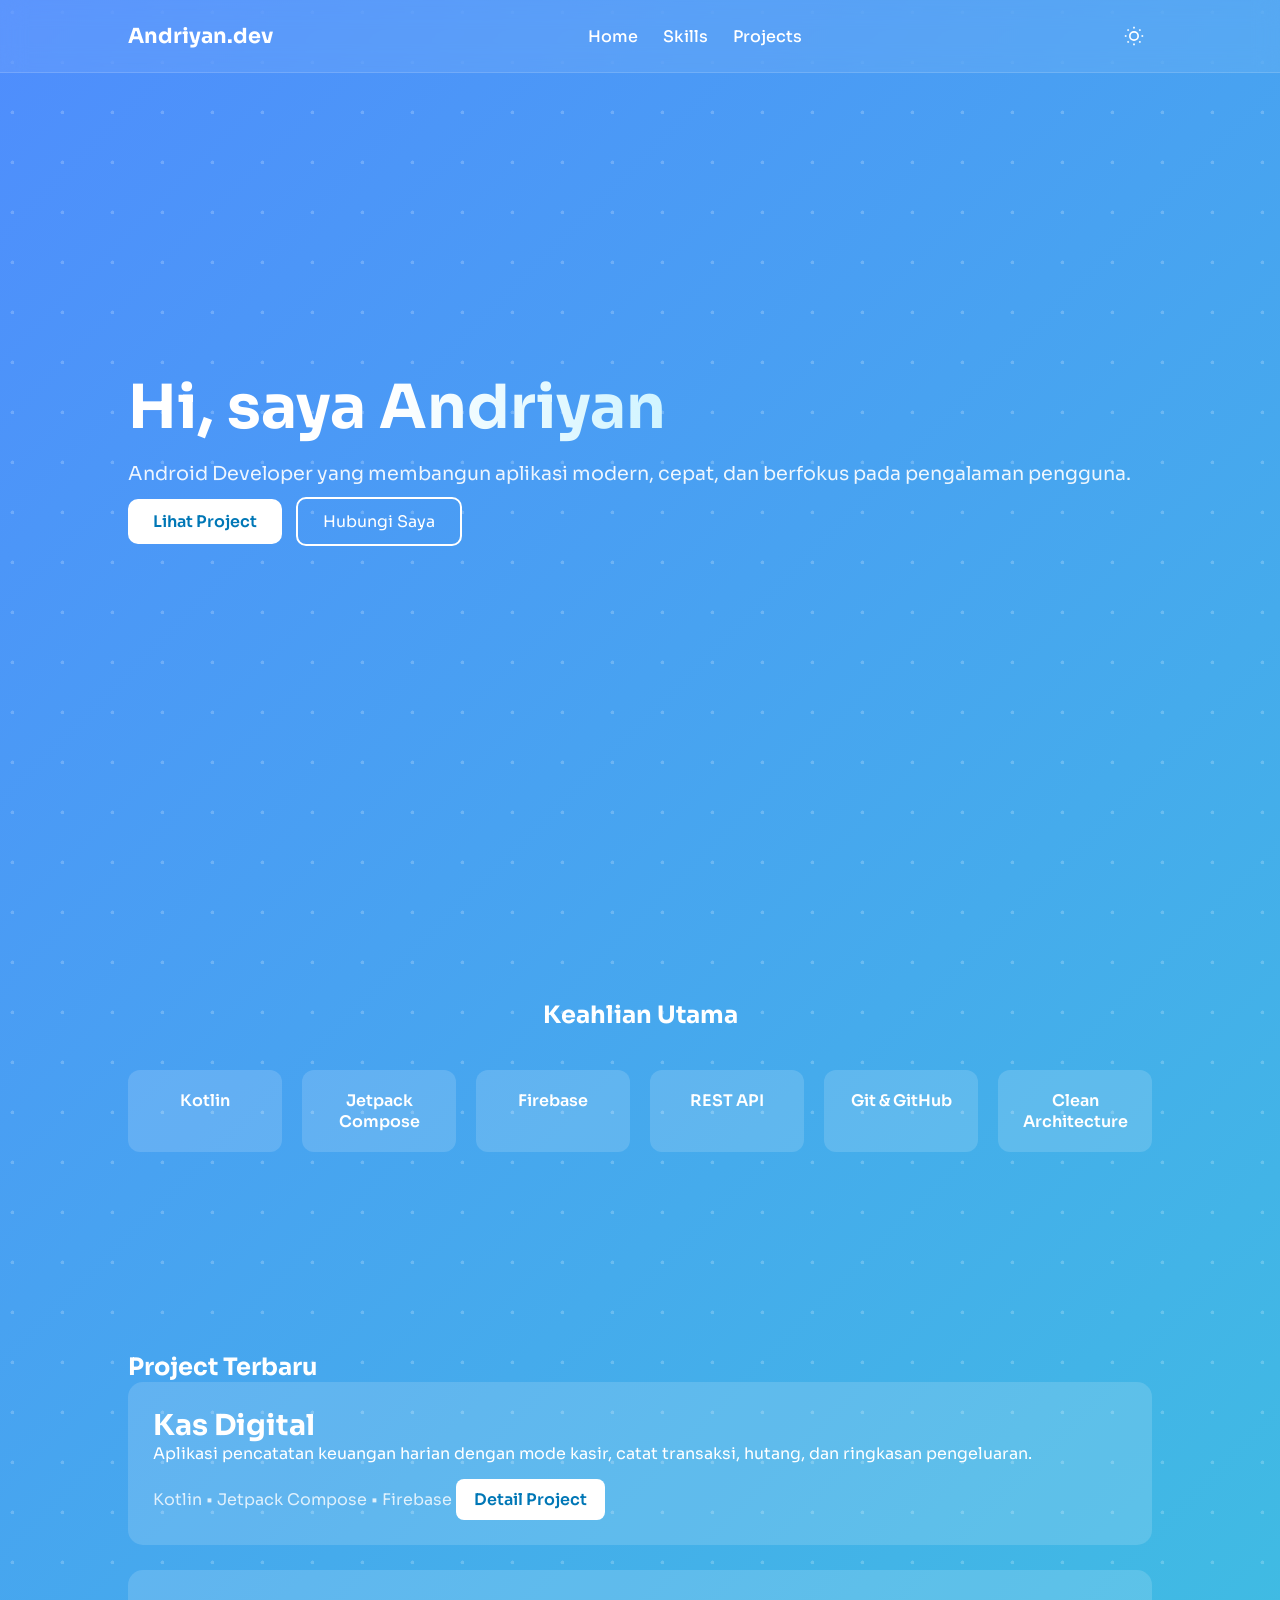
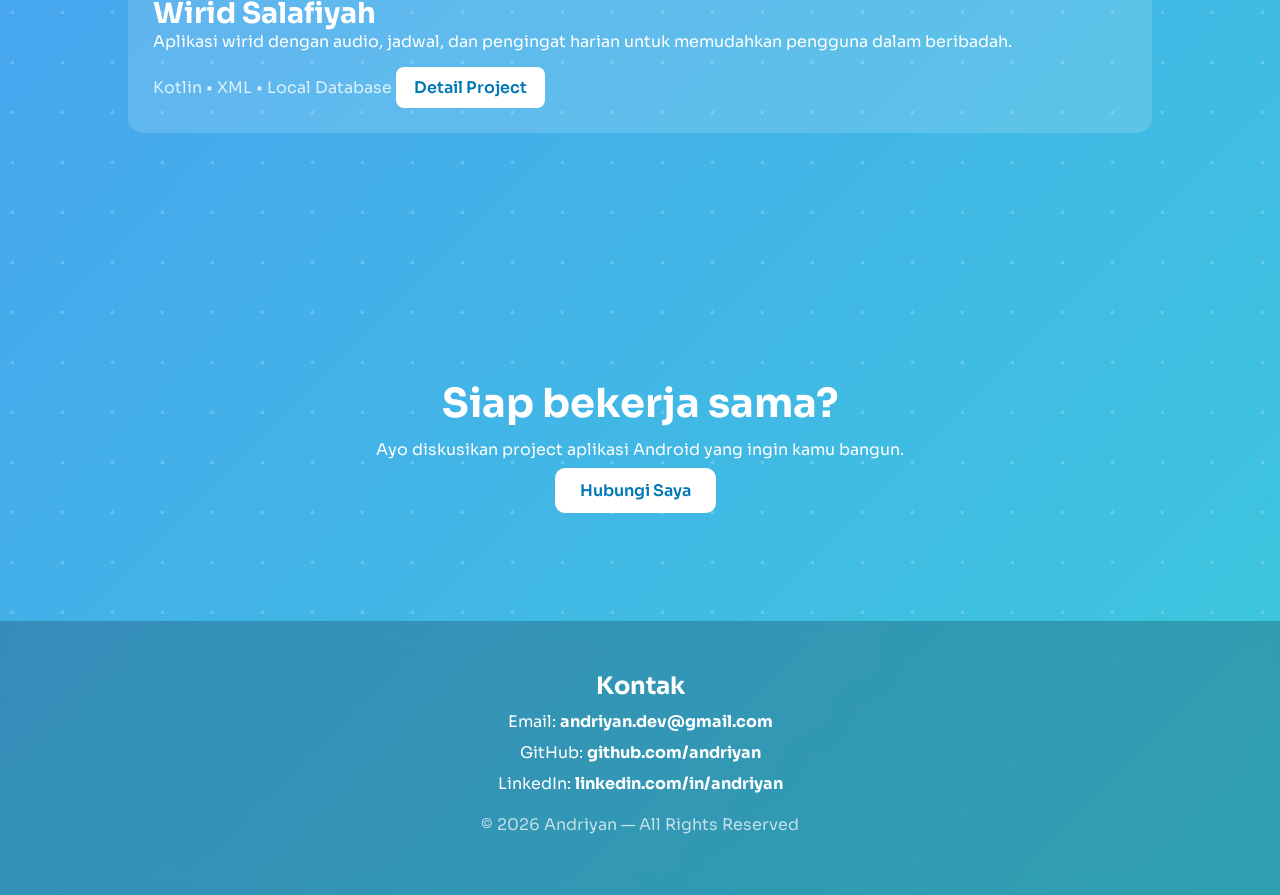
==== index.html @ d66649d1 "first commit" ====
<!DOCTYPE html>
<html lang="id">
<head>
    <meta charset="UTF-8">
    <meta name="viewport" content="width=device-width, initial-scale=1.0">
    <meta name="description" content="Andriyan - Android Developer profesional membangun aplikasi Kotlin & Jetpack Compose modern dan berfokus pada pengalaman pengguna">
    <meta name="theme-color" content="#4f8dfd">
    <meta property="og:title" content="Andriyan — Android Developer">
    <meta property="og:description" content="Developer Android dengan pengalaman Kotlin, Jetpack Compose, Firebase, dan Clean Architecture">
    <meta property="og:type" content="website">
    <meta name="robots" content="index, follow">
    <title>Andriyan — Android Developer</title>
    <link rel="icon" href="data:image/svg+xml,<svg xmlns='http://www.w3.org/2000/svg' viewBox='0 0 100 100'><text y='75' font-size='75' fill='%234f8dfd'>A</text></svg>">
    <link rel="stylesheet" href="style.css">
    <link href="https://fonts.googleapis.com/css2?family=Sora:wght@300;400;600;700&display=swap" rel="stylesheet" media="print" onload="this.media='all'">
</head>
<body>

    <!-- NAVBAR TRANSPARAN -->
    <nav class="navbar">
        <div class="nav-container">
            <div class="logo">Andriyan.dev</div>
            <ul class="nav-links" id="nav-links">
                <li><a href="#hero">Home</a></li>
                <li><a href="#skills">Skills</a></li>
                <li><a href="#projects">Projects</a></li>
            </ul>
            <button class="theme-toggle" id="theme-toggle" aria-label="Toggle dark mode">
                <svg class="sun-icon" width="20" height="20" viewBox="0 0 24 24" fill="none" stroke="currentColor" stroke-width="2">
                    <circle cx="12" cy="12" r="5"></circle>
                    <line x1="12" y1="1" x2="12" y2="3"></line>
                    <line x1="12" y1="21" x2="12" y2="23"></line>
                    <line x1="4.22" y1="4.22" x2="5.64" y2="5.64"></line>
                    <line x1="18.36" y1="18.36" x2="19.78" y2="19.78"></line>
                    <line x1="1" y1="12" x2="3" y2="12"></line>
                    <line x1="21" y1="12" x2="23" y2="12"></line>
                    <line x1="4.22" y1="19.78" x2="5.64" y2="18.36"></line>
                    <line x1="18.36" y1="5.64" x2="19.78" y2="4.22"></line>
                </svg>
                <svg class="moon-icon" width="20" height="20" viewBox="0 0 24 24" fill="none" stroke="currentColor" stroke-width="2" style="display: none;">
                    <path d="M21 12.79A9 9 0 1 1 11.21 3 7 7 0 0 0 21 12.79z"></path>
                </svg>
            </button>
            <div class="hamburger" id="hamburger">
                <span></span>
                <span></span>
                <span></span>
            </div>
        </div>
    </nav>

    <!-- HERO SECTION -->
    <header class="hero" id="hero">
        <div class="hero-content fade-up">
            <h1>Hi, saya <span>Andriyan</span></h1>
            <p>Android Developer yang membangun aplikasi modern, cepat, dan berfokus pada pengalaman pengguna.</p>
            <div class="hero-buttons">
                <a href="#projects" class="btn-primary">Lihat Project</a>
                <a href="https://wa.me/62880026311990" target="_blank" class="btn-outline">Hubungi Saya</a>
            </div>
        </div>
    </header>

    <!-- SKILLS -->
    <section class="skills fade-in" id="skills">
        <h2>Keahlian Utama</h2>
        <div class="skill-grid">
            <div class="skill-card">Kotlin</div>
            <div class="skill-card">Jetpack Compose</div>
            <div class="skill-card">Firebase</div>
            <div class="skill-card">REST API</div>
            <div class="skill-card">Git & GitHub</div>
            <div class="skill-card">Clean Architecture</div>
        </div>
    </section>

    <!-- PROJECTS -->
    <section class="projects fade-in" id="projects">
        <h2>Project Terbaru</h2>

        <div class="project-card hover-up">
            <div class="project-info">
                <h3>Kas Digital</h3>
                <p>Aplikasi pencatatan keuangan harian dengan mode kasir, catat transaksi, hutang, dan ringkasan pengeluaran.</p>
                <span class="tech">Kotlin • Jetpack Compose • Firebase</span>
                <a href="kas-digital.html" class="detail-btn">Detail Project</a>
            </div>
        </div>

        <div class="project-card hover-up">
            <div class="project-info">
                <h3>Wirid Salafiyah</h3>
                <p>Aplikasi wirid dengan audio, jadwal, dan pengingat harian untuk memudahkan pengguna dalam beribadah.</p>
                <span class="tech">Kotlin • XML • Local Database</span>
                <a href="wirid-salafiyah.html" class="detail-btn">Detail Project</a>
            </div>
        </div>

    </section>

    <!-- CTA -->
    <section class="cta fade-in">
        <h2>Siap bekerja sama?</h2>
        <p>Ayo diskusikan project aplikasi Android yang ingin kamu bangun.</p>
        <a href="https://wa.me/62880026311990" target="_blank" class="btn-primary">Hubungi Saya</a>
    </section>

    <!-- FOOTER -->
    <footer id="contact">
        <h2>Kontak</h2>
        <p>Email: <strong><a href="mailto:andriyan.dev@gmail.com" class="footer-link">andriyan.dev@gmail.com</a></strong></p>
        <p>GitHub: <strong><a href="https://github.com/andriyan" target="_blank" rel="noopener noreferrer" class="footer-link">github.com/andriyan</a></strong></p>
        <p>LinkedIn: <strong><a href="https://linkedin.com/in/andriyan" target="_blank" rel="noopener noreferrer" class="footer-link">linkedin.com/in/andriyan</a></strong></p>
        <p class="copy">© 2026 Andriyan — All Rights Reserved</p>
    </footer>

<script src="script.js"></script>
</body>
</html>
---- style.css ----
/* RESET */
* {
    margin: 0;
    padding: 0;
    box-sizing: border-box;
    font-family: 'Sora', sans-serif;
}

body {
    background:
        radial-gradient(circle at 25% 25%, rgba(255,255,255,0.1) 2px, transparent 2px),
        radial-gradient(circle at 75% 75%, rgba(255,255,255,0.1) 2px, transparent 2px),
        linear-gradient(135deg, #4f8dfd, #3bc9db);
    background-size: 50px 50px, 50px 50px, auto;
    background-position: 0 0, 25px 25px, 0 0;
    color: #fff;
    overflow-x: hidden;
    transition: background 0.3s ease, color 0.3s ease;
}

body.dark-mode {
    background:
        radial-gradient(circle at 50% 50%, rgba(79, 141, 253, 0.08) 1px, transparent 1px),
        linear-gradient(rgba(79, 141, 253, 0.05) 1px, transparent 1px),
        linear-gradient(90deg, rgba(79, 141, 253, 0.05) 1px, transparent 1px),
        linear-gradient(135deg, #0f1419, #1a1f2e);
    background-size: 80px 80px, 40px 40px, 40px 40px, auto;
    color: #e0e0e0;
}

body.dark-mode .navbar {
    background: rgba(15, 20, 25, 0.8);
    border-bottom-color: rgba(255, 255, 255, 0.1);
}

body.dark-mode .nav-links a {
    color: #e0e0e0;
}

body.dark-mode .btn-primary {
    background: #2d3748;
    color: #4f8dfd;
}

body.dark-mode .btn-primary:hover {
    background: #4a5568;
}

body.dark-mode .btn-outline {
    border-color: #4f8dfd;
    color: #4f8dfd;
}

body.dark-mode .btn-outline:hover {
    background: rgba(79, 141, 253, 0.1);
}

body.dark-mode .skill-card {
    background: rgba(79, 141, 253, 0.1);
}

body.dark-mode .skill-card:hover {
    box-shadow: 0 10px 25px rgba(79, 141, 253, 0.2);
}

body.dark-mode .project-card {
    background: rgba(79, 141, 253, 0.1);
}

body.dark-mode .project-card:hover {
    box-shadow: 0 12px 30px rgba(79, 141, 253, 0.15);
}

body.dark-mode .detail-btn {
    background: #2d3748;
    color: #4f8dfd;
}

body.dark-mode .detail-btn:hover {
    background: #4a5568;
}

body.dark-mode footer {
    background: rgba(15, 20, 25, 0.8);
}

body.dark-mode .footer-link {
    color: #4f8dfd;
}

/* NAVBAR TRANSPARAN */
.navbar {
    position: fixed;
    top: 0;
    width: 100%;
    padding: 18px 10%;
    backdrop-filter: blur(12px);
    background: rgba(255, 255, 255, 0.08);
    border-bottom: 1px solid rgba(255, 255, 255, 0.15);
    z-index: 1000;
}

.nav-container {
    display: flex;
    justify-content: space-between;
    align-items: center;
}

.logo {
    font-weight: 700;
    font-size: 1.3rem;
}

.nav-links {
    list-style: none;
    display: flex;
    gap: 25px;
}

.nav-links a {
    text-decoration: none;
    color: #fff;
    font-weight: 500;
    transition: 0.3s;
}

.nav-links a:hover {
    opacity: 0.7;
}

/* DARK MODE TOGGLE */
.theme-toggle {
    background: none;
    border: none;
    color: #fff;
    cursor: pointer;
    padding: 8px;
    display: flex;
    align-items: center;
    justify-content: center;
    border-radius: 50%;
    transition: background 0.3s;
}

.theme-toggle:hover {
    background: rgba(255, 255, 255, 0.1);
}

body.dark-mode .theme-toggle {
    color: #ffd700;
}

/* HAMBURGER MENU */
.hamburger {
    display: none;
    flex-direction: column;
    cursor: pointer;
    gap: 6px;
}

.hamburger span {
    width: 25px;
    height: 3px;
    background: #fff;
    border-radius: 2px;
    transition: 0.3s;
}

.hamburger.active span:nth-child(1) {
    transform: rotate(45deg) translate(8px, 8px);
}

.hamburger.active span:nth-child(2) {
    opacity: 0;
}

.hamburger.active span:nth-child(3) {
    transform: rotate(-45deg) translate(8px, -8px);
}

/* HERO */
.hero {
    height: 100vh;
    display: flex;
    align-items: center;
    padding: 0 10%;
    background-attachment: fixed;
}

.hero-content h1 {
    font-size: 3.8rem;
    font-weight: 700;
}

.hero-content h1 span {
    background: linear-gradient(90deg, #ffffff, #d0f4ff);
    -webkit-background-clip: text;
    color: transparent;
}

.hero-content p {
    margin-top: 15px;
    font-size: 1.2rem;
    opacity: 0.9;
}

.hero-buttons {
    margin-top: 25px;
}

.btn-primary {
    padding: 12px 25px;
    background: #ffffff;
    color: #0077b6;
    border-radius: 10px;
    font-weight: 600;
    text-decoration: none;
    margin-right: 10px;
    transition: 0.3s;
}

.btn-primary:hover {
    transform: translateY(-3px);
    box-shadow: 0 8px 20px rgba(255,255,255,0.3);
}

.btn-outline {
    padding: 12px 25px;
    border: 2px solid #fff;
    border-radius: 10px;
    text-decoration: none;
    color: #fff;
    transition: 0.3s;
}

.btn-outline:hover {
    background: rgba(255,255,255,0.2);
}

/* SKILLS */
.skills {
    padding: 100px 10%;
    text-align: center;
}

.skill-grid {
    margin-top: 40px;
    display: grid;
    grid-template-columns: repeat(auto-fit, minmax(150px, 1fr));
    gap: 20px;
}

.skill-card {
    padding: 20px;
    background: rgba(255,255,255,0.15);
    border-radius: 12px;
    backdrop-filter: blur(10px);
    font-weight: 600;
    transition: 0.3s;
}

.skill-card:hover {
    transform: translateY(-5px);
    box-shadow: 0 10px 25px rgba(0,0,0,0.15);
}

/* PROJECTS */
.projects {
    padding: 100px 10%;
}

.project-card {
    background: rgba(255,255,255,0.15);
    padding: 25px;
    border-radius: 15px;
    margin-bottom: 25px;
    backdrop-filter: blur(10px);
    transition: 0.3s;
}

.project-card:hover {
    transform: translateY(-8px);
    box-shadow: 0 12px 30px rgba(0,0,0,0.2);
}

.project-info h3 {
    font-size: 1.8rem;
}

.tech {
    display: inline-block;
    margin-top: 10px;
    opacity: 0.8;
}

.detail-btn {
    display: inline-block;
    margin-top: 15px;
    padding: 10px 18px;
    background: #fff;
    color: #0077b6;
    border-radius: 8px;
    text-decoration: none;
    font-weight: 600;
    transition: 0.3s;
}

.detail-btn:hover {
    transform: translateY(-3px);
}

/* CTA */
.cta {
    text-align: center;
    padding: 120px 10%;
}

.cta h2 {
    font-size: 2.5rem;
}

.cta p {
    margin: 10px 0 20px;
}

/* FOOTER */
footer {
    text-align: center;
    padding: 50px 10%;
    background: rgba(0,0,0,0.2);
    backdrop-filter: blur(10px);
}

.copy {
    margin-top: 20px;
    opacity: 0.7;
}

footer p {
    margin: 10px 0;
}

.footer-link {
    color: #fff;
    text-decoration: none;
    transition: 0.3s;
    border-bottom: 2px solid transparent;
}

.footer-link:hover {
    border-bottom-color: #fff;
    opacity: 0.8;
}

/* ANIMASI PREMIUM */
.fade-in {
    opacity: 0;
    transform: translateY(20px);
    animation: fadeIn 1.2s forwards;
}

.fade-up {
    opacity: 0;
    transform: translateY(40px);
    animation: fadeUp 1.3s forwards;
}

.hover-up {
    transition: 0.3s;
}

.hover-up:hover {
    transform: translateY(-10px);
}

@keyframes fadeIn {
    to {
        opacity: 1;
        transform: translateY(0);
    }
}

@keyframes fadeUp {
    to {
        opacity: 1;
        transform: translateY(0);
    }
}

/* RESPONSIVE */
@media (max-width: 768px) {
    .hero-content h1 {
        font-size: 2.5rem;
    }

    .hero-content p {
        font-size: 1rem;
    }

    .navbar {
        padding: 15px 5%;
    }

    .hamburger {
        display: flex;
    }

    .theme-toggle {
        margin-right: 15px;
    }

    .nav-links {
        position: fixed;
        left: -100%;
        top: 60px;
        flex-direction: column;
        background: rgba(40, 40, 40, 0.98);
        width: 100%;
        text-align: center;
        transition: 0.3s;
        gap: 0;
        padding: 20px 0;
    }

    body.dark-mode .nav-links {
        background: rgba(15, 20, 25, 0.98);
    }

    .nav-links.active {
        left: 0;
    }

    .nav-links li {
        padding: 15px 0;
    }

    .hero-buttons {
        flex-direction: column;
        gap: 10px;
    }

    .btn-primary, .btn-outline {
        display: block;
        width: 100%;
        text-align: center;
        margin-right: 0;
    }

    .hero {
        padding: 100px 5%;
        text-align: center;
    }

    .skills, .projects, .cta {
        padding: 60px 5%;
    }

    footer {
        padding: 40px 5%;
    }

    h2 {
        font-size: 1.8rem;
    }
}
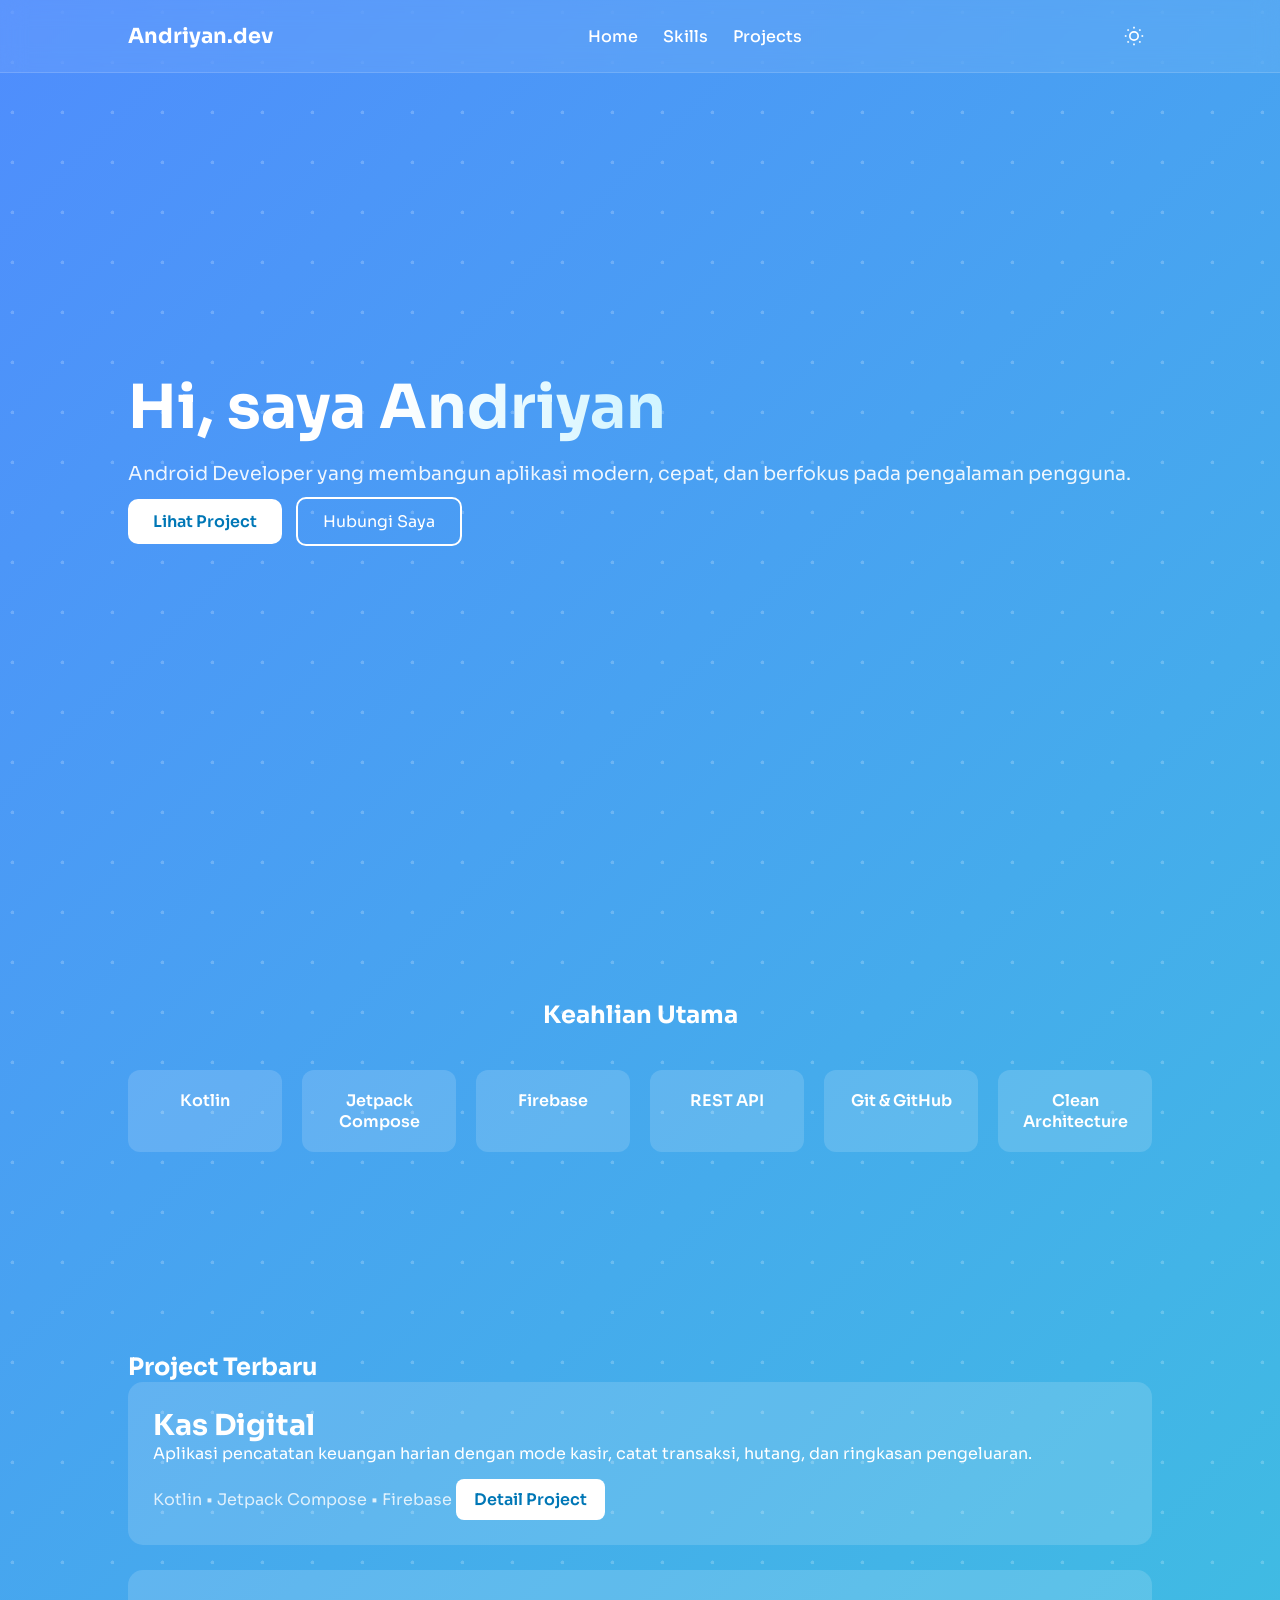
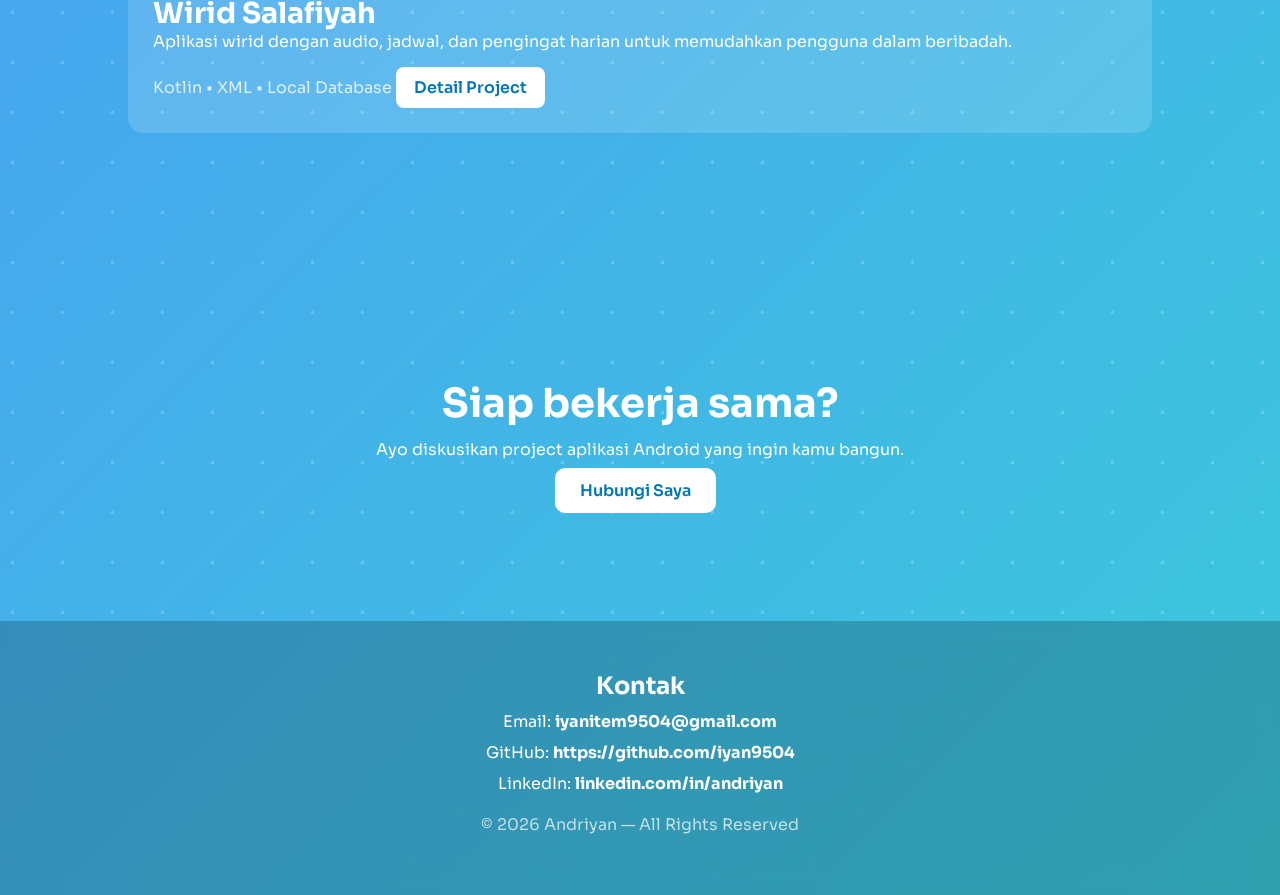
==== commit c12cdc34: "update style" ====
--- a/index.html
+++ b/index.html
@@ -108,8 +108,8 @@
     <!-- FOOTER -->
     <footer id="contact">
         <h2>Kontak</h2>
-        <p>Email: <strong><a href="mailto:andriyan.dev@gmail.com" class="footer-link">andriyan.dev@gmail.com</a></strong></p>
-        <p>GitHub: <strong><a href="https://github.com/andriyan" target="_blank" rel="noopener noreferrer" class="footer-link">github.com/andriyan</a></strong></p>
+        <p>Email: <strong><a href="mailto:iyanitem9504@gmail.com" class="footer-link">iyanitem9504@gmail.com</a></strong></p>
+        <p>GitHub: <strong><a href="https://github.com/iyan9504" target="_blank" rel="noopener noreferrer" class="footer-link">https://github.com/iyan9504</a></strong></p>
         <p>LinkedIn: <strong><a href="https://linkedin.com/in/andriyan" target="_blank" rel="noopener noreferrer" class="footer-link">linkedin.com/in/andriyan</a></strong></p>
         <p class="copy">© 2026 Andriyan — All Rights Reserved</p>
     </footer>
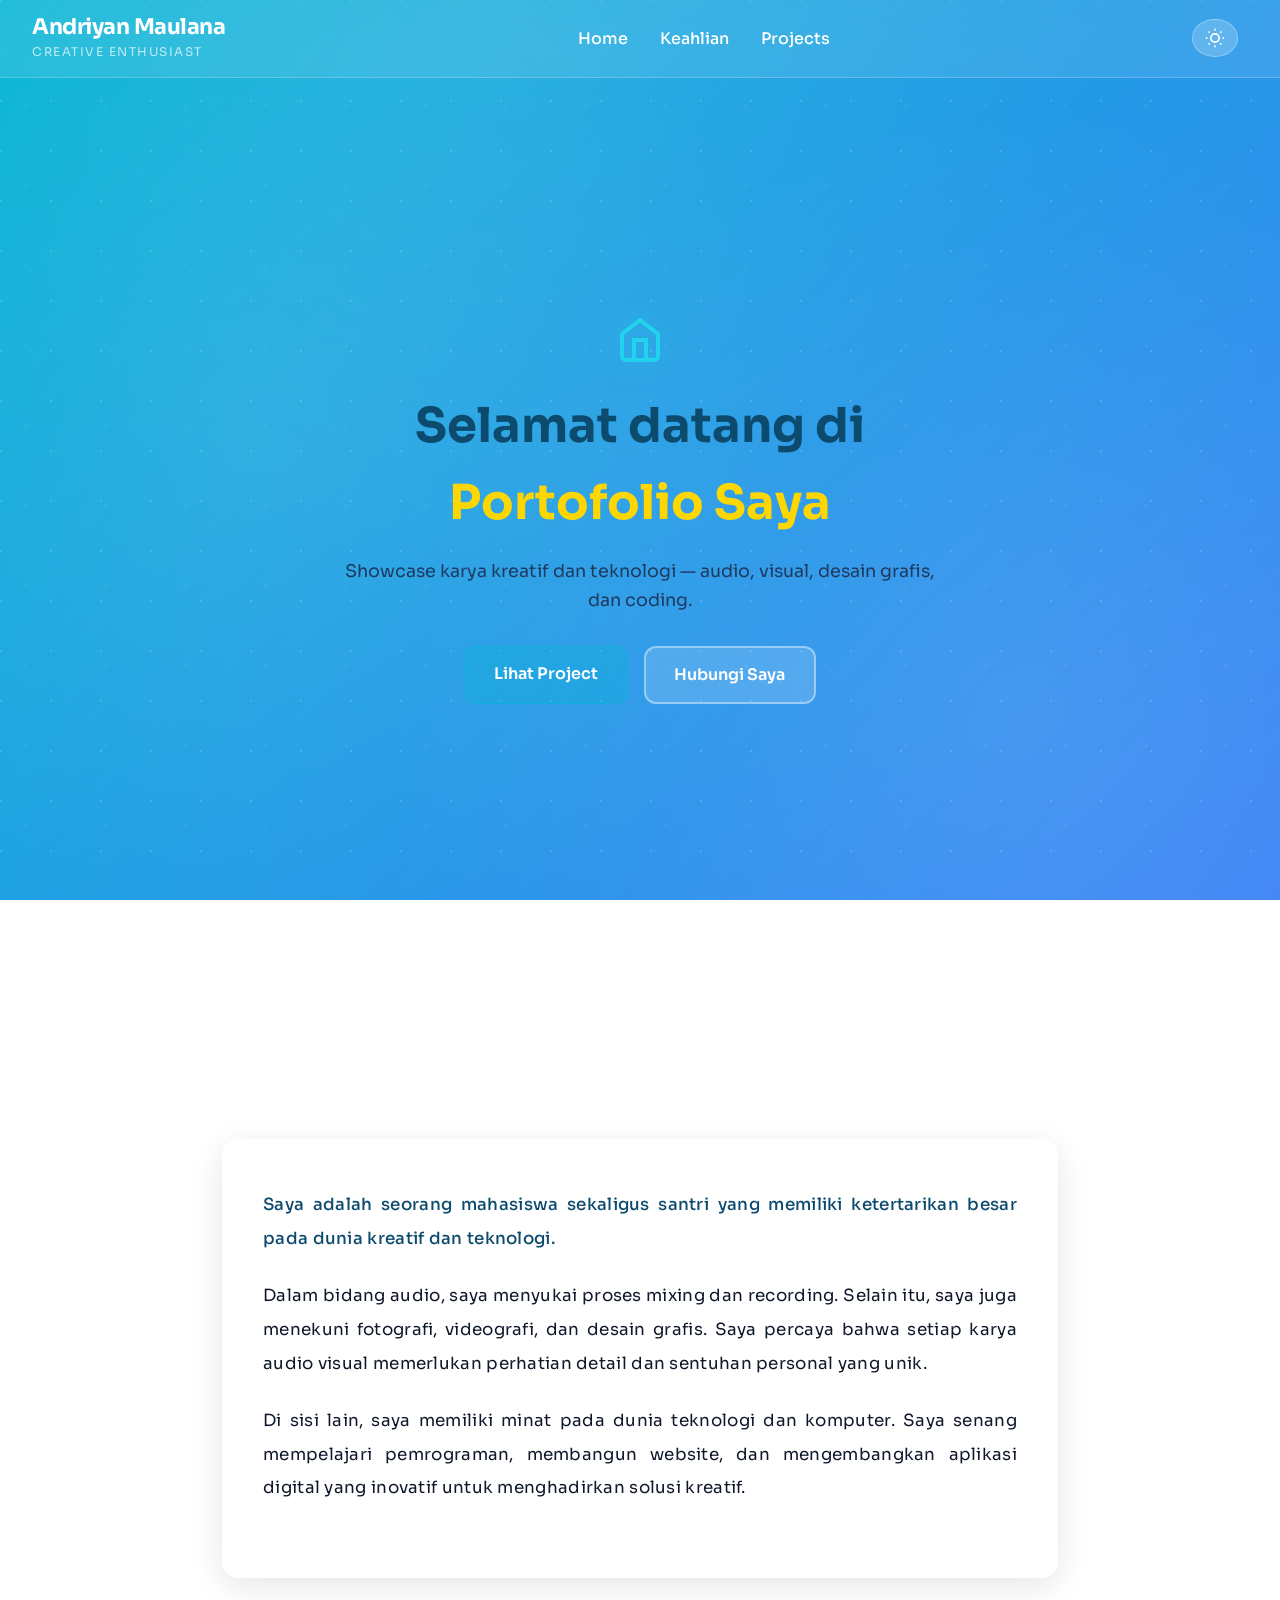
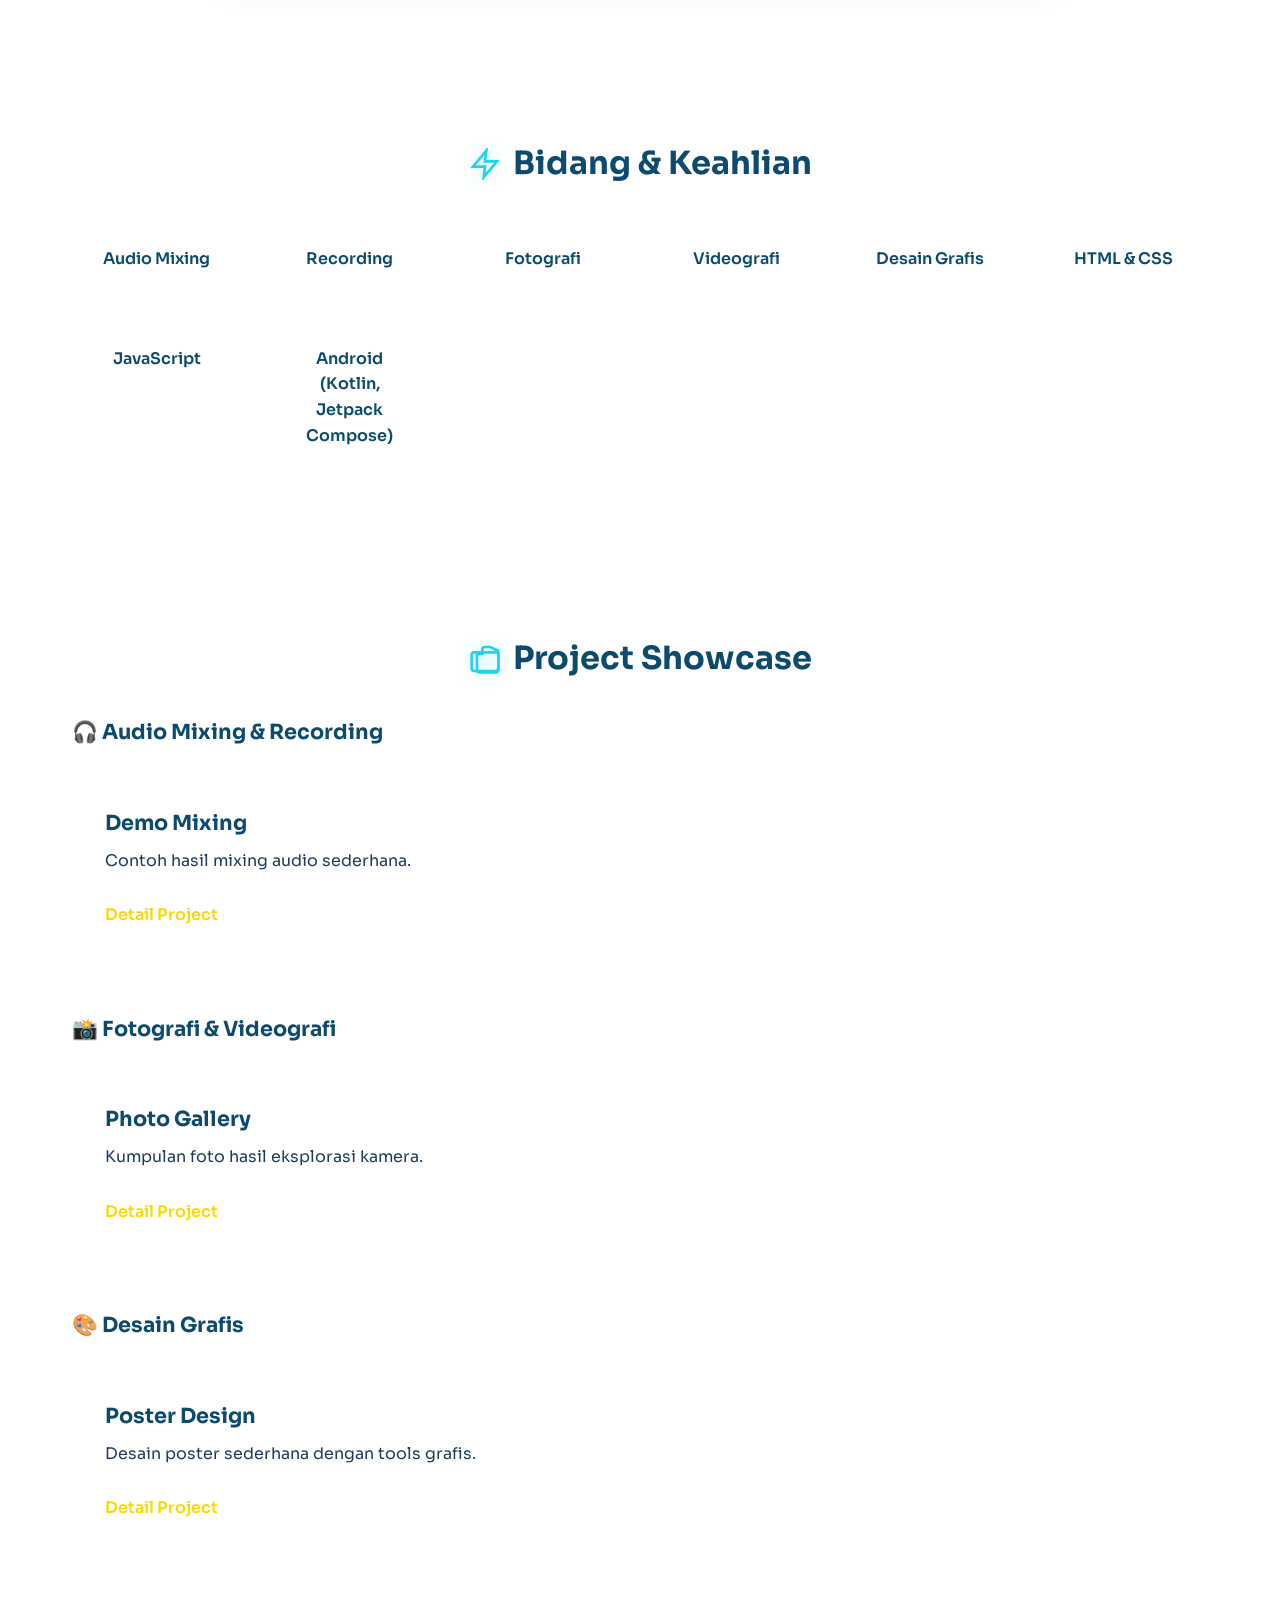
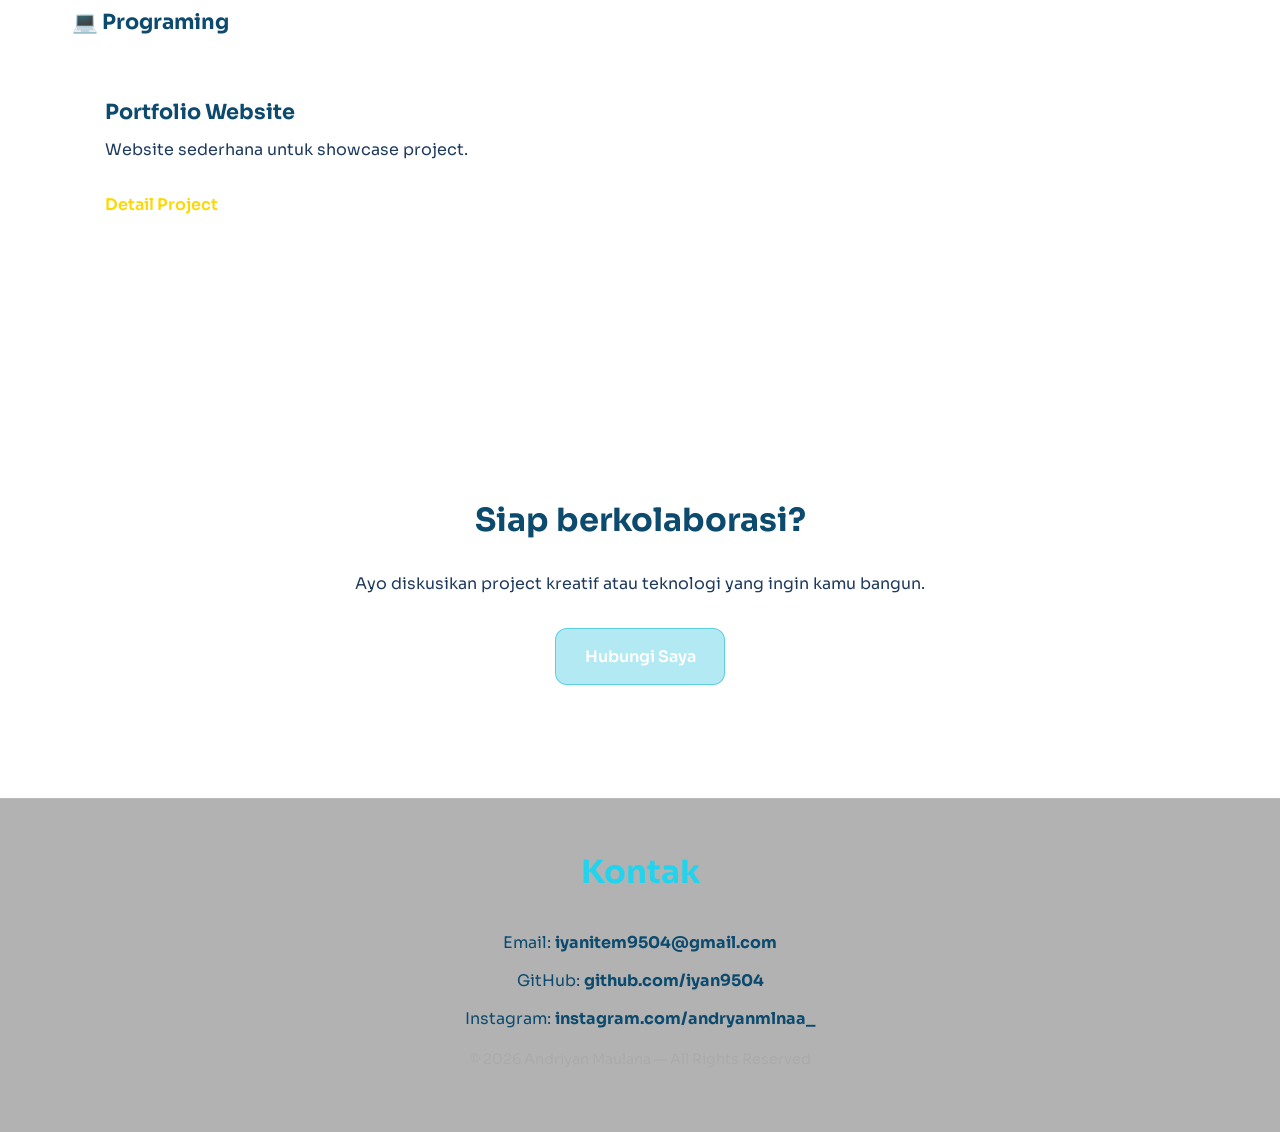
==== commit 5eee9432: "all" ====
--- a/index.html
+++ b/index.html
@@ -1,118 +1,173 @@
 <!DOCTYPE html>
 <html lang="id">
 <head>
-    <meta charset="UTF-8">
-    <meta name="viewport" content="width=device-width, initial-scale=1.0">
-    <meta name="description" content="Andriyan - Android Developer profesional membangun aplikasi Kotlin & Jetpack Compose modern dan berfokus pada pengalaman pengguna">
-    <meta name="theme-color" content="#4f8dfd">
-    <meta property="og:title" content="Andriyan — Android Developer">
-    <meta property="og:description" content="Developer Android dengan pengalaman Kotlin, Jetpack Compose, Firebase, dan Clean Architecture">
-    <meta property="og:type" content="website">
-    <meta name="robots" content="index, follow">
-    <title>Andriyan — Android Developer</title>
-    <link rel="icon" href="data:image/svg+xml,<svg xmlns='http://www.w3.org/2000/svg' viewBox='0 0 100 100'><text y='75' font-size='75' fill='%234f8dfd'>A</text></svg>">
-    <link rel="stylesheet" href="style.css">
-    <link href="https://fonts.googleapis.com/css2?family=Sora:wght@300;400;600;700&display=swap" rel="stylesheet" media="print" onload="this.media='all'">
+  <meta charset="UTF-8">
+  <meta name="viewport" content="width=device-width, initial-scale=1.0">
+  <meta name="description" content="Portofolio umum — showcase karya audio, visual, desain grafis, dan teknologi.">
+  <meta name="theme-color" content="#4f8dfd">
+  <meta property="og:title" content="Portofolio Umum — Audio, Visual & Teknologi">
+  <meta property="og:description" content="Koleksi project audio mixing, fotografi, desain grafis, dan website coding.">
+  <meta property="og:type" content="website">
+  <meta name="robots" content="index, follow">
+  <title>Portofolio Umum — Audio, Visual & Teknologi</title>
+  <link rel="icon" href="data:image/svg+xml,<svg xmlns='http://www.w3.org/2000/svg' viewBox='0 0 100 100'><text y='75' font-size='75' fill='%234f8dfd'>P</text></svg>">
+  <link rel="stylesheet" href="style.css">
+  <link href="https://fonts.googleapis.com/css2?family=Sora:wght@300;400;600;700&display=swap" rel="stylesheet" media="print" onload="this.media='all'">
 </head>
 <body>
 
-    <!-- NAVBAR TRANSPARAN -->
-    <nav class="navbar">
-        <div class="nav-container">
-            <div class="logo">Andriyan.dev</div>
-            <ul class="nav-links" id="nav-links">
-                <li><a href="#hero">Home</a></li>
-                <li><a href="#skills">Skills</a></li>
-                <li><a href="#projects">Projects</a></li>
-            </ul>
-            <button class="theme-toggle" id="theme-toggle" aria-label="Toggle dark mode">
-                <svg class="sun-icon" width="20" height="20" viewBox="0 0 24 24" fill="none" stroke="currentColor" stroke-width="2">
-                    <circle cx="12" cy="12" r="5"></circle>
-                    <line x1="12" y1="1" x2="12" y2="3"></line>
-                    <line x1="12" y1="21" x2="12" y2="23"></line>
-                    <line x1="4.22" y1="4.22" x2="5.64" y2="5.64"></line>
-                    <line x1="18.36" y1="18.36" x2="19.78" y2="19.78"></line>
-                    <line x1="1" y1="12" x2="3" y2="12"></line>
-                    <line x1="21" y1="12" x2="23" y2="12"></line>
-                    <line x1="4.22" y1="19.78" x2="5.64" y2="18.36"></line>
-                    <line x1="18.36" y1="5.64" x2="19.78" y2="4.22"></line>
-                </svg>
-                <svg class="moon-icon" width="20" height="20" viewBox="0 0 24 24" fill="none" stroke="currentColor" stroke-width="2" style="display: none;">
-                    <path d="M21 12.79A9 9 0 1 1 11.21 3 7 7 0 0 0 21 12.79z"></path>
-                </svg>
-            </button>
-            <div class="hamburger" id="hamburger">
-                <span></span>
-                <span></span>
-                <span></span>
-            </div>
+  <!-- NAVBAR -->
+  <nav class="navbar">
+    <div class="nav-container">
+      <div class="logo">
+        <div class="logo-name">Andriyan Maulana</div>
+        <div class="logo-title">Creative Enthusiast</div>
+      </div>
+      <ul class="nav-links" id="nav-links">
+        <li><a href="#hero">Home</a></li>
+        <li><a href="#skills">Keahlian</a></li>
+        <li><a href="#projects">Projects</a></li>
+      </ul>
+      <button class="theme-toggle" id="theme-toggle" aria-label="Toggle dark mode">
+        <svg class="sun-icon" width="20" height="20" viewBox="0 0 24 24" fill="none" stroke="currentColor" stroke-width="2">
+          <circle cx="12" cy="12" r="5"></circle>
+          <line x1="12" y1="1" x2="12" y2="3"></line>
+          <line x1="12" y1="21" x2="12" y2="23"></line>
+          <line x1="4.22" y1="4.22" x2="5.64" y2="5.64"></line>
+          <line x1="18.36" y1="18.36" x2="19.78" y2="19.78"></line>
+          <line x1="1" y1="12" x2="3" y2="12"></line>
+          <line x1="21" y1="12" x2="23" y2="12"></line>
+          <line x1="4.22" y1="19.78" x2="5.64" y2="18.36"></line>
+          <line x1="18.36" y1="5.64" x2="19.78" y2="4.22"></line>
+        </svg>
+        <svg class="moon-icon" width="20" height="20" viewBox="0 0 24 24" fill="none" stroke="currentColor" stroke-width="2" style="display: none;">
+          <path d="M21 12.79A9 9 0 1 1 11.21 3 7 7 0 0 0 21 12.79z"></path>
+        </svg>
+      </button>
+      <div class="hamburger" id="hamburger">
+        <span></span><span></span><span></span>
+      </div>
+    </div>
+  </nav>
+
+  <!-- HERO -->
+  <header class="hero" id="hero">
+    <div class="hero-content fade-up">
+      <div class="hero-title">
+        <svg class="hero-icon" width="48" height="48" viewBox="0 0 24 24" fill="none" stroke="currentColor" stroke-width="2">
+          <path d="M3 9l9-7 9 7v11a2 2 0 0 1-2 2H5a2 2 0 0 1-2-2z"/>
+          <polyline points="9 22 9 12 15 12 15 22"/>
+        </svg>
+      </div>
+      <h1>Selamat datang di <span>Portofolio Saya</span></h1>
+      <p>Showcase karya kreatif dan teknologi — audio, visual, desain grafis, dan coding.</p>
+      <div class="hero-buttons">
+        <a href="#projects" class="btn-primary">Lihat Project</a>
+        <a href="#contact" class="btn-outline">Hubungi Saya</a>
+      </div>
+    </div>
+  </header>
+
+  <!-- ABOUT -->
+  <section class="about fade-in" id="about">
+    <h2>Tentang Saya</h2>
+    <div class="about-container">
+      <p>Saya adalah seorang mahasiswa sekaligus santri yang memiliki ketertarikan besar pada dunia kreatif dan teknologi.</p>
+      <p>Dalam bidang audio, saya menyukai proses mixing dan recording. Selain itu, saya juga menekuni fotografi, videografi, dan desain grafis. Saya percaya bahwa setiap karya audio visual memerlukan perhatian detail dan sentuhan personal yang unik.</p>
+      <p>Di sisi lain, saya memiliki minat pada dunia teknologi dan komputer. Saya senang mempelajari pemrograman, membangun website, dan mengembangkan aplikasi digital yang inovatif untuk menghadirkan solusi kreatif.</p>
+    </div>
+  </section>
+
+  <!-- SKILLS -->
+  <section class="skills fade-in" id="skills">
+    <h2>
+      <svg class="section-icon" width="32" height="32" viewBox="0 0 24 24" fill="none" stroke="currentColor" stroke-width="2">
+        <path d="M13 2L3 14h9l-1 8 10-12h-9l1-8z"/>
+      </svg>
+      Bidang & Keahlian
+    </h2>
+    <div class="skill-grid">
+      <div class="skill-card">Audio Mixing</div>
+      <div class="skill-card">Recording</div>
+      <div class="skill-card">Fotografi</div>
+      <div class="skill-card">Videografi</div>
+      <div class="skill-card">Desain Grafis</div>
+      <div class="skill-card">HTML & CSS</div>
+      <div class="skill-card">JavaScript</div>
+      <div class="skill-card">Android (Kotlin, Jetpack Compose)</div>
+    </div>
+  </section>
+
+  <!-- PROJECTS -->
+  <section class="projects fade-in" id="projects">
+    <h2>
+      <svg class="section-icon" width="32" height="32" viewBox="0 0 24 24" fill="none" stroke="currentColor" stroke-width="2">
+        <rect x="2" y="7" width="20" height="14" rx="2" ry="2"/>
+        <path d="M16 3h-4a2 2 0 0 0-2 2v3H8a2 2 0 0 0-2 2v10a2 2 0 0 0 2 2h12a2 2 0 0 0 2-2V7a2 2 0 0 0-2-2z"/>
+      </svg>
+      Project Showcase
+    </h2>
+
+    <div class="project-category">
+      <h3>🎧 Audio Mixing & Recording</h3>
+      <div class="project-card hover-up">
+        <div class="project-info">
+          <h3>Demo Mixing</h3>
+          <p>Contoh hasil mixing audio sederhana.</p>
+          <a href="audio-demo.html" class="detail-btn">Detail Project</a>
         </div>
-    </nav>
+      </div>
+    </div>
 
-    <!-- HERO SECTION -->
-    <header class="hero" id="hero">
-        <div class="hero-content fade-up">
-            <h1>Hi, saya <span>Andriyan</span></h1>
-            <p>Android Developer yang membangun aplikasi modern, cepat, dan berfokus pada pengalaman pengguna.</p>
-            <div class="hero-buttons">
-                <a href="#projects" class="btn-primary">Lihat Project</a>
-                <a href="https://wa.me/62880026311990" target="_blank" class="btn-outline">Hubungi Saya</a>
-            </div>
+    <div class="project-category">
+      <h3>📸 Fotografi & Videografi</h3>
+      <div class="project-card hover-up">
+        <div class="project-info">
+          <h3>Photo Gallery</h3>
+          <p>Kumpulan foto hasil eksplorasi kamera.</p>
+          <a href="gallery.html" class="detail-btn">Detail Project</a>
         </div>
-    </header>
+      </div>
+    </div>
 
-    <!-- SKILLS -->
-    <section class="skills fade-in" id="skills">
-        <h2>Keahlian Utama</h2>
-        <div class="skill-grid">
-            <div class="skill-card">Kotlin</div>
-            <div class="skill-card">Jetpack Compose</div>
-            <div class="skill-card">Firebase</div>
-            <div class="skill-card">REST API</div>
-            <div class="skill-card">Git & GitHub</div>
-            <div class="skill-card">Clean Architecture</div>
+    <div class="project-category">
+      <h3>🎨 Desain Grafis</h3>
+      <div class="project-card hover-up">
+        <div class="project-info">
+          <h3>Poster Design</h3>
+          <p>Desain poster sederhana dengan tools grafis.</p>
+          <a href="poster.html" class="detail-btn">Detail Project</a>
         </div>
-    </section>
+      </div>
+    </div>
 
-    <!-- PROJECTS -->
-    <section class="projects fade-in" id="projects">
-        <h2>Project Terbaru</h2>
+    <div class="project-category">
+      <h3>💻 Programing</h3>
+      <div class="project-card hover-up">
+        <div class="project-info">
+          <h3>Portfolio Website</h3>
+          <p>Website sederhana untuk showcase project.</p>
+          <a href="portfolio.html" class="detail-btn">Detail Project</a>
+        </div>
+      </div>
+    </div>
+  </section>
 
-        <div class="project-card hover-up">
-            <div class="project-info">
-                <h3>Kas Digital</h3>
-                <p>Aplikasi pencatatan keuangan harian dengan mode kasir, catat transaksi, hutang, dan ringkasan pengeluaran.</p>
-                <span class="tech">Kotlin • Jetpack Compose • Firebase</span>
-                <a href="kas-digital.html" class="detail-btn">Detail Project</a>
-            </div>
-        </div>
+  <!-- CTA -->
+  <section class="cta fade-in">
+    <h2>Siap berkolaborasi?</h2>
+    <p>Ayo diskusikan project kreatif atau teknologi yang ingin kamu bangun.</p>
+    <a href="https://wa.me/62880026311990" target="_blank" class="btn-primary">Hubungi Saya</a>
+  </section>
 
-        <div class="project-card hover-up">
-            <div class="project-info">
-                <h3>Wirid Salafiyah</h3>
-                <p>Aplikasi wirid dengan audio, jadwal, dan pengingat harian untuk memudahkan pengguna dalam beribadah.</p>
-                <span class="tech">Kotlin • XML • Local Database</span>
-                <a href="wirid-salafiyah.html" class="detail-btn">Detail Project</a>
-            </div>
-        </div>
-
-    </section>
-
-    <!-- CTA -->
-    <section class="cta fade-in">
-        <h2>Siap bekerja sama?</h2>
-        <p>Ayo diskusikan project aplikasi Android yang ingin kamu bangun.</p>
-        <a href="https://wa.me/62880026311990" target="_blank" class="btn-primary">Hubungi Saya</a>
-    </section>
-
-    <!-- FOOTER -->
-    <footer id="contact">
-        <h2>Kontak</h2>
-        <p>Email: <strong><a href="mailto:iyanitem9504@gmail.com" class="footer-link">iyanitem9504@gmail.com</a></strong></p>
-        <p>GitHub: <strong><a href="https://github.com/iyan9504" target="_blank" rel="noopener noreferrer" class="footer-link">https://github.com/iyan9504</a></strong></p>
-        <p>LinkedIn: <strong><a href="https://linkedin.com/in/andriyan" target="_blank" rel="noopener noreferrer" class="footer-link">linkedin.com/in/andriyan</a></strong></p>
-        <p class="copy">© 2026 Andriyan — All Rights Reserved</p>
-    </footer>
+  <!-- FOOTER -->
+  <footer id="contact">
+    <h2>Kontak</h2>
+    <p>Email: <strong><a href="mailto:iyanitem9504@gmail.com" class="footer-link">iyanitem9504@gmail.com</a></strong></p>
+    <p>GitHub: <strong><a href="https://github.com/iyan9504" target="_blank" rel="noopener noreferrer" class="footer-link">github.com/iyan9504</a></strong></p>
+    <p>Instagram: <strong><a href="https://instagram.com/andryanmlnaa_" target="_blank" rel="noopener noreferrer" class="footer-link">instagram.com/andryanmlnaa_</a></strong></p>
+    <p class="copy">© 2026 Andriyan Maulana — All Rights Reserved</p>
+  </footer>
 
 <script src="script.js"></script>
 </body>
--- a/style.css
+++ b/style.css
@@ -1,465 +1,827 @@
-/* RESET */
+/* ====== GLOBAL ====== */
 * {
-    margin: 0;
-    padding: 0;
-    box-sizing: border-box;
-    font-family: 'Sora', sans-serif;
+  margin: 0;
+  padding: 0;
+  box-sizing: border-box;
+  font-family: 'Sora', sans-serif;
+}
+
+html {
+  scroll-behavior: smooth;
+  scroll-padding-top: 80px;
 }
 
 body {
-    background:
-        radial-gradient(circle at 25% 25%, rgba(255,255,255,0.1) 2px, transparent 2px),
-        radial-gradient(circle at 75% 75%, rgba(255,255,255,0.1) 2px, transparent 2px),
-        linear-gradient(135deg, #4f8dfd, #3bc9db);
-    background-size: 50px 50px, 50px 50px, auto;
-    background-position: 0 0, 25px 25px, 0 0;
-    color: #fff;
-    overflow-x: hidden;
-    transition: background 0.3s ease, color 0.3s ease;
+  line-height: 1.6;
+  background: 
+    radial-gradient(circle at 20% 50%, rgba(255,255,255,0.1) 0%, transparent 50%),
+    radial-gradient(circle at 80% 80%, rgba(255,255,255,0.1) 0%, transparent 50%),
+    radial-gradient(circle at 40% 0%, rgba(255,255,255,0.08) 0%, transparent 50%),
+    linear-gradient(135deg, #06b6d4 0%, #3b82f6 100%);
+  background-attachment: fixed;
+  color: #333;
+  overflow-x: hidden;
+  transition: background 0.3s ease, color 0.3s ease;
+  min-height: 100vh;
+  position: relative;
+}
+
+body::before {
+  content: '';
+  position: fixed;
+  top: 0;
+  left: 0;
+  right: 0;
+  bottom: 0;
+  background-image: 
+    radial-gradient(circle at 1px 1px, rgba(255,255,255,0.15) 1px, transparent 1px),
+    radial-gradient(circle at 1px 1px, rgba(255,255,255,0.1) 1px, transparent 1px);
+  background-size: 50px 50px, 80px 80px;
+  background-position: 0 0, 25px 25px;
+  pointer-events: none;
+  z-index: 0;
+}
+
+body > * {
+  position: relative;
+  z-index: 1;
 }
 
 body.dark-mode {
-    background:
-        radial-gradient(circle at 50% 50%, rgba(79, 141, 253, 0.08) 1px, transparent 1px),
-        linear-gradient(rgba(79, 141, 253, 0.05) 1px, transparent 1px),
-        linear-gradient(90deg, rgba(79, 141, 253, 0.05) 1px, transparent 1px),
-        linear-gradient(135deg, #0f1419, #1a1f2e);
-    background-size: 80px 80px, 40px 40px, 40px 40px, auto;
-    color: #e0e0e0;
+  background: 
+    radial-gradient(circle at 20% 50%, rgba(6,182,212,0.08) 0%, transparent 50%),
+    radial-gradient(circle at 80% 80%, rgba(59,130,246,0.08) 0%, transparent 50%),
+    radial-gradient(circle at 40% 0%, rgba(6,182,212,0.06) 0%, transparent 50%),
+    linear-gradient(135deg, #0f172a 0%, #1e293b 100%);
+  background-attachment: fixed;
+  color: #eee;
+}
+
+body.dark-mode::before {
+  background-image: 
+    radial-gradient(circle at 1px 1px, rgba(100,150,255,0.1) 1px, transparent 1px),
+    radial-gradient(circle at 1px 1px, rgba(100,150,255,0.08) 1px, transparent 1px);
+  background-size: 50px 50px, 80px 80px;
+  background-position: 0 0, 25px 25px;
+}
+
+/* ====== GLASSMORPHISM MIXIN ====== */
+.glass {
+  background: rgba(255, 255, 255, 0.15);
+  backdrop-filter: blur(10px);
+  border: 1px solid rgba(255, 255, 255, 0.2);
+  border-radius: 12px;
+}
+
+body.dark-mode .glass {
+  background: rgba(255, 255, 255, 0.08);
+  border-color: rgba(255, 255, 255, 0.1);
+}
+
+/* ====== NAVBAR ====== */
+.navbar {
+  position: fixed;
+  top: 0;
+  width: 100%;
+  background: rgba(255, 255, 255, 0.1);
+  backdrop-filter: blur(20px);
+  border-bottom: 1px solid rgba(255, 255, 255, 0.2);
+  color: #fff;
+  padding: 1rem 2rem;
+  display: flex;
+  justify-content: space-between;
+  align-items: center;
+  z-index: 1000;
+  transition: all 0.3s ease;
 }
 
 body.dark-mode .navbar {
-    background: rgba(15, 20, 25, 0.8);
-    border-bottom-color: rgba(255, 255, 255, 0.1);
-}
-
-body.dark-mode .nav-links a {
-    color: #e0e0e0;
-}
-
-body.dark-mode .btn-primary {
-    background: #2d3748;
-    color: #4f8dfd;
-}
-
-body.dark-mode .btn-primary:hover {
-    background: #4a5568;
-}
-
-body.dark-mode .btn-outline {
-    border-color: #4f8dfd;
-    color: #4f8dfd;
-}
-
-body.dark-mode .btn-outline:hover {
-    background: rgba(79, 141, 253, 0.1);
+  background: rgba(15, 28, 62, 0.6);
+  border-bottom-color: rgba(255, 255, 255, 0.1);
+}
+
+.nav-container {
+  display: flex;
+  justify-content: space-between;
+  align-items: center;
+  width: 100%;
+}
+
+.navbar .logo {
+  display: flex;
+  flex-direction: column;
+  text-align: left;
+}
+
+.navbar .logo-name {
+  font-weight: 700;
+  font-size: 1.35rem;
+  line-height: 1;
+  letter-spacing: -0.5px;
+  color: #fff;
+}
+
+.navbar .logo-title {
+  font-weight: 400;
+  font-size: 0.75rem;
+  letter-spacing: 1.5px;
+  text-transform: uppercase;
+  color: rgba(255, 255, 255, 0.7);
+  margin-top: 4px;
+  transition: color 0.3s ease;
+}
+
+.navbar .logo:hover .logo-title {
+  color: #22d3ee;
+}
+
+.navbar .nav-links {
+  list-style: none;
+  display: flex;
+  gap: 2rem;
+}
+
+.navbar .nav-links a {
+  color: #fff;
+  text-decoration: none;
+  font-weight: 500;
+  transition: all 0.3s ease;
+  position: relative;
+}
+
+.navbar .nav-links a::after {
+  content: '';
+  position: absolute;
+  bottom: -5px;
+  left: 0;
+  width: 0;
+  height: 2px;
+  background: #fff;
+  transition: width 0.3s ease;
+}
+
+.navbar .nav-links a:hover::after {
+  width: 100%;
+}
+
+/* ====== THEME TOGGLE ====== */
+.theme-toggle {
+  background: rgba(255, 255, 255, 0.2);
+  border: 1px solid rgba(255, 255, 255, 0.3);
+  color: #fff;
+  cursor: pointer;
+  padding: 8px 12px;
+  border-radius: 50%;
+  display: flex;
+  align-items: center;
+  justify-content: center;
+  transition: all 0.3s ease;
+  margin: 0 10px;
+}
+
+.theme-toggle:hover {
+  background: rgba(255, 255, 255, 0.3);
+  border-color: rgba(255, 255, 255, 0.5);
+  transform: scale(1.1);
+}
+
+body.dark-mode .theme-toggle {
+  color: #22d3ee;
+}
+
+.theme-toggle svg {
+  transition: all 0.3s ease;
+}
+
+/* ====== HAMBURGER MENU ====== */
+.hamburger {
+  display: none;
+  flex-direction: column;
+  cursor: pointer;
+  gap: 6px;
+}
+
+.hamburger span {
+  width: 25px;
+  height: 3px;
+  background: #fff;
+  border-radius: 2px;
+  transition: 0.3s;
+}
+
+.hamburger.active span:nth-child(1) {
+  transform: rotate(45deg) translate(8px, 8px);
+}
+
+.hamburger.active span:nth-child(2) {
+  opacity: 0;
+}
+
+.hamburger.active span:nth-child(3) {
+  transform: rotate(-45deg) translate(8px, -8px);
+}
+
+/* ====== HERO ====== */
+.hero {
+  height: 100vh;
+  color: #fff;
+  display: flex;
+  justify-content: center;
+  align-items: center;
+  text-align: center;
+  padding: 2rem;
+  margin-top: 60px;
+}
+
+.hero-content {
+  max-width: 600px;
+}
+
+.hero h1 {
+  font-size: 3rem;
+  font-weight: 700;
+  margin-bottom: 1rem;
+  color: #0c4a6e;
+}
+
+body.dark-mode .hero h1 {
+  color: #fff;
+}
+
+.hero h1 span {
+  color: #ffd700;
+  font-weight: 700;
+}
+
+.hero p {
+  margin: 1rem 0;
+  font-size: 1.1rem;
+  color: #1e3a5f;
+}
+
+body.dark-mode .hero p {
+  color: rgba(255, 255, 255, 0.9);
+}
+
+.hero-buttons {
+  margin-top: 2rem;
+  display: flex;
+  gap: 1rem;
+  justify-content: center;
+  flex-wrap: wrap;
+}
+
+/* ====== BUTTONS ====== */
+.btn-primary, .btn-outline {
+  padding: 0.9rem 1.8rem;
+  border-radius: 12px;
+  text-decoration: none;
+  font-weight: 600;
+  transition: all 0.3s ease;
+  cursor: pointer;
+  border: none;
+}
+
+.btn-primary {
+  background: rgba(6, 182, 212, 0.3);
+  backdrop-filter: blur(10px);
+  color: #fff;
+  border: 1px solid rgba(6, 182, 212, 0.5);
+}
+
+.btn-primary:hover {
+  background: rgba(6, 182, 212, 0.4);
+  transform: translateY(-2px);
+  box-shadow: 0 10px 30px rgba(6, 182, 212, 0.2);
+}
+
+.btn-outline {
+  background: rgba(255, 255, 255, 0.15);
+  backdrop-filter: blur(10px);
+  border: 2px solid rgba(255, 255, 255, 0.4);
+  color: #fff;
+}
+
+.btn-outline:hover {
+  background: rgba(255, 255, 255, 0.2);
+  border-color: rgba(255, 255, 255, 0.6);
+  transform: translateY(-2px);
+}
+
+/* ====== SECTIONS ====== */
+section {
+  padding: 5rem 2rem;
+  max-width: 1200px;
+  margin: auto;
+}
+
+h2 {
+  margin-bottom: 2rem;
+  text-align: center;
+  color: #0c4a6e;
+  font-size: 2rem;
+  display: flex;
+  align-items: center;
+  justify-content: center;
+  gap: 12px;
+}
+
+body.dark-mode h2 {
+  color: #fff;
+}
+
+.section-icon {
+  color: #22d3ee;
+  filter: drop-shadow(0 0 8px rgba(34, 211, 238, 0.3));
+  animation: iconFloat 3s ease-in-out infinite;
+}
+
+@keyframes iconFloat {
+  0%, 100% { transform: translateY(0px); }
+  50% { transform: translateY(-10px); }
+}
+
+.hero-title {
+  display: flex;
+  justify-content: center;
+  margin-bottom: 1.5rem;
+  animation: iconBounce 4s ease-in-out infinite;
+}
+
+.hero-icon {
+  color: #22d3ee;
+  filter: drop-shadow(0 0 15px rgba(34, 211, 238, 0.4));
+}
+
+@keyframes iconBounce {
+  0%, 100% { transform: translateY(0px); }
+  50% { transform: translateY(-20px); }
+}
+
+body.dark-mode .section-icon,
+body.dark-mode .hero-icon {
+  color: #06b6d4;
+  filter: drop-shadow(0 0 8px rgba(6, 182, 212, 0.4));
+}
+
+/* ====== ABOUT ====== */
+.about {
+  padding: 5rem 2rem;
+  max-width: 900px;
+  margin: auto;
+}
+
+.about h2 {
+  margin-bottom: 3rem;
+  text-align: center;
+  color: #fff;
+  font-size: 2rem;
+  letter-spacing: 0.5px;
+}
+
+.about-container {
+  background: rgba(255, 255, 255, 0.12);
+  backdrop-filter: blur(15px);
+  border: 1px solid rgba(255, 255, 255, 0.2);
+  border-radius: 16px;
+  padding: 3rem 2.5rem;
+  margin: 0 auto;
+  box-shadow: 0 8px 32px rgba(0, 0, 0, 0.1);
+  transition: all 0.3s ease;
+}
+
+.about-container:hover {
+  background: rgba(255, 255, 255, 0.15);
+  border-color: rgba(255, 255, 255, 0.3);
+  box-shadow: 0 12px 40px rgba(0, 0, 0, 0.15);
+  transform: translateY(-5px);
+}
+
+body.dark-mode .about-container {
+  background: rgba(255, 255, 255, 0.08);
+  border-color: rgba(255, 255, 255, 0.15);
+  box-shadow: 0 8px 32px rgba(0, 0, 0, 0.3);
+}
+
+body.dark-mode .about-container:hover {
+  background: rgba(255, 255, 255, 0.12);
+  border-color: rgba(255, 255, 255, 0.25);
+  box-shadow: 0 12px 40px rgba(0, 0, 0, 0.4);
+}
+
+.about p {
+  margin: 1.5rem 0;
+  color: #0f172a;
+  line-height: 2;
+  font-size: 1.05rem;
+  letter-spacing: 0.3px;
+  text-align: justify;
+}
+
+.about p:first-child {
+  margin-top: 0;
+  font-weight: 500;
+  color: #0c4a6e;
+}
+
+body.dark-mode .about p {
+  color: rgba(255, 255, 255, 0.85);
+}
+
+body.dark-mode .about p:first-child {
+  color: rgba(255, 255, 255, 0.9);
+}
+
+/* ====== SKILLS ====== */
+.skill-grid {
+  display: grid;
+  grid-template-columns: repeat(auto-fit, minmax(160px, 1fr));
+  gap: 1.5rem;
+}
+
+.skill-card {
+  padding: 1.5rem;
+  text-align: center;
+  transition: all 0.3s ease;
+  color: #0c4a6e;
+  font-weight: 600;
+  cursor: pointer;
+  position: relative;
+  overflow: hidden;
 }
 
 body.dark-mode .skill-card {
-    background: rgba(79, 141, 253, 0.1);
-}
-
-body.dark-mode .skill-card:hover {
-    box-shadow: 0 10px 25px rgba(79, 141, 253, 0.2);
+  color: #fff;
+}
+
+.skill-card::before {
+  content: '';
+  position: absolute;
+  top: 0;
+  left: 0;
+  right: 0;
+  bottom: 0;
+  background: rgba(255, 255, 255, 0.15);
+  backdrop-filter: blur(10px);
+  border: 1px solid rgba(255, 255, 255, 0.2);
+  border-radius: 12px;
+  z-index: -1;
+}
+
+.skill-card {
+  background: rgba(255, 255, 255, 0.15);
+  backdrop-filter: blur(10px);
+  border: 1px solid rgba(255, 255, 255, 0.2);
+  border-radius: 12px;
+}
+
+.skill-card:hover {
+  transform: translateY(-8px);
+  background: rgba(255, 255, 255, 0.25);
+  border-color: rgba(255, 255, 255, 0.4);
+  box-shadow: 0 15px 35px rgba(0, 0, 0, 0.2);
+}
+
+/* ====== PROJECTS ====== */
+.project-category {
+  margin-bottom: 3rem;
+}
+
+.project-category h3 {
+  color: #0c4a6e;
+  margin-bottom: 1.5rem;
+  font-size: 1.3rem;
+}
+
+body.dark-mode .project-category h3 {
+  color: rgba(255, 255, 255, 0.8);
+}
+
+.project-card {
+  padding: 2rem;
+  margin-top: 1.5rem;
+  transition: all 0.4s ease;
+  color: #0f172a;
+  position: relative;
+  overflow: hidden;
+  background: rgba(255, 255, 255, 0.15);
+  backdrop-filter: blur(10px);
+  border: 1px solid rgba(255, 255, 255, 0.2);
+  border-radius: 16px;
 }
 
 body.dark-mode .project-card {
-    background: rgba(79, 141, 253, 0.1);
-}
-
-body.dark-mode .project-card:hover {
-    box-shadow: 0 12px 30px rgba(79, 141, 253, 0.15);
-}
-
-body.dark-mode .detail-btn {
-    background: #2d3748;
-    color: #4f8dfd;
-}
-
-body.dark-mode .detail-btn:hover {
-    background: #4a5568;
+  color: #fff;
+}
+
+.project-card::before {
+  content: '';
+  position: absolute;
+  top: -50%;
+  right: -50%;
+  width: 100%;
+  height: 100%;
+  background: radial-gradient(circle, rgba(255, 255, 255, 0.1) 0%, transparent 70%);
+  opacity: 0;
+  transition: opacity 0.3s ease;
+}
+
+.project-card:hover {
+  transform: translateY(-10px);
+  background: rgba(255, 255, 255, 0.25);
+  border-color: rgba(255, 255, 255, 0.4);
+  box-shadow: 0 20px 40px rgba(0, 0, 0, 0.15);
+}
+
+.project-card:hover::before {
+  opacity: 1;
+}
+
+.project-info h3 {
+  margin-bottom: 0.5rem;
+  color: #0c4a6e;
+  font-size: 1.3rem;
+}
+
+body.dark-mode .project-info h3 {
+  color: #fff;
+}
+
+.project-info p {
+  color: #1e3a5f;
+  margin-bottom: 1rem;
+}
+
+body.dark-mode .project-info p {
+  color: rgba(255, 255, 255, 0.85);
+}
+
+.detail-btn {
+  display: inline-block;
+  margin-top: 0.8rem;
+  color: #ffd700;
+  text-decoration: none;
+  font-weight: 600;
+  transition: all 0.3s ease;
+  border-bottom: 2px solid transparent;
+  padding-bottom: 2px;
+}
+
+.detail-btn:hover {
+  border-bottom-color: #ffd700;
+  color: #ffed4e;
+  transform: translateX(5px);
+}
+
+/* ====== CTA ====== */
+.cta {
+  background: rgba(255, 255, 255, 0.15);
+  backdrop-filter: blur(10px);
+  border: 1px solid rgba(255, 255, 255, 0.2);
+  border-radius: 16px;
+  color: #0f172a;
+  text-align: center;
+  padding: 4rem 2rem;
+  margin: 3rem auto;
+  max-width: 700px;
+  display: flex;
+  flex-direction: column;
+  align-items: center;
+  justify-content: center;
+}
+
+body.dark-mode .cta {
+  color: #fff;
+}
+
+.cta h2 {
+  color: #0c4a6e;
+  margin-bottom: 1.5rem;
+  display: flex;
+  align-items: center;
+  justify-content: center;
+  gap: 12px;
+  width: 100%;
+}
+
+.cta p {
+  color: #1e3a5f;
+  margin-bottom: 2rem;
+  width: 100%;
+}
+
+body.dark-mode .cta p {
+  color: rgba(255, 255, 255, 0.9);
+}
+
+.cta .btn-primary {
+  align-self: center;
+}
+
+/* ====== FOOTER ====== */
+footer {
+  background: rgba(0, 0, 0, 0.3);
+  backdrop-filter: blur(10px);
+  border-top: 1px solid rgba(255, 255, 255, 0.1);
+  color: #0f172a;
+  text-align: center;
+  padding: 3rem 2rem;
 }
 
 body.dark-mode footer {
-    background: rgba(15, 20, 25, 0.8);
-}
-
-body.dark-mode .footer-link {
-    color: #4f8dfd;
-}
-
-/* NAVBAR TRANSPARAN */
-.navbar {
+  color: rgba(255, 255, 255, 0.9);
+}
+
+footer h2 {
+  color: #22d3ee;
+}
+
+footer p {
+  margin: 0.8rem 0;
+  color: #0c4a6e;
+}
+
+body.dark-mode footer p {
+  color: rgba(255, 255, 255, 0.8);
+}
+
+footer a {
+  color: #0c4a6e;
+  text-decoration: none;
+  transition: all 0.3s ease;
+  border-bottom: 2px solid transparent;
+}
+
+body.dark-mode footer a {
+  color: rgba(34, 211, 238, 0.8);
+}
+
+footer a:hover {
+  color: #0a3a52;
+  border-bottom-color: #0a3a52;
+}
+
+body.dark-mode footer a:hover {
+  color: #22d3ee;
+  border-bottom-color: #22d3ee;
+}
+
+.copy {
+  margin-top: 1.5rem;
+  font-size: 0.9rem;
+  color: #1e3a5f;
+}
+
+body.dark-mode .copy {
+  color: rgba(255, 255, 255, 0.6);
+}
+
+/* ====== ANIMATIONS ====== */
+.fade-in {
+  opacity: 0;
+  transform: translateY(20px);
+  animation: fadeIn 0.8s ease forwards;
+}
+
+.fade-up {
+  opacity: 0;
+  transform: translateY(40px);
+  animation: fadeUp 1s ease forwards;
+}
+
+@keyframes fadeIn {
+  to {
+    opacity: 1;
+    transform: translateY(0);
+  }
+}
+
+@keyframes fadeUp {
+  to {
+    opacity: 1;
+    transform: translateY(0);
+  }
+}
+
+/* ====== RESPONSIVE ====== */
+@media (max-width: 768px) {
+  html {
+    scroll-padding-top: 60px;
+  }
+
+  .navbar .logo-name {
+    font-size: 1.1rem;
+  }
+
+  .navbar .logo-title {
+    font-size: 0.65rem;
+    margin-top: 3px;
+  }
+
+  .navbar .nav-links {
     position: fixed;
-    top: 0;
+    left: -100%;
+    top: 60px;
+    flex-direction: column;
+    background: rgba(15, 28, 62, 0.95);
+    backdrop-filter: blur(20px);
     width: 100%;
-    padding: 18px 10%;
-    backdrop-filter: blur(12px);
-    background: rgba(255, 255, 255, 0.08);
-    border-bottom: 1px solid rgba(255, 255, 255, 0.15);
-    z-index: 1000;
-}
-
-.nav-container {
+    text-align: center;
+    transition: 0.3s;
+    gap: 0;
+    padding: 20px 0;
+    border-bottom: 1px solid rgba(255, 255, 255, 0.1);
+  }
+
+  .navbar .nav-links.active {
+    left: 0;
+  }
+
+  .navbar .nav-links li {
+    padding: 15px 0;
+  }
+
+  .hamburger {
     display: flex;
-    justify-content: space-between;
+  }
+
+  .hamburger.open span:nth-child(1) {
+    transform: rotate(45deg) translate(8px, 8px);
+  }
+
+  .hamburger.open span:nth-child(2) {
+    opacity: 0;
+  }
+
+  .hamburger.open span:nth-child(3) {
+    transform: rotate(-45deg) translate(8px, -8px);
+  }
+
+  .hero h1 {
+    font-size: 2rem;
+  }
+
+  .hero p {
+    font-size: 1rem;
+  }
+
+  .hero-buttons {
+    flex-direction: column;
     align-items: center;
-}
-
-.logo {
-    font-weight: 700;
+  }
+
+  .btn-primary, .btn-outline {
+    padding: 0.8rem 1.5rem;
+    font-size: 0.95rem;
+    width: 100%;
+    max-width: 300px;
+  }
+
+  .skill-grid {
+    grid-template-columns: repeat(2, 1fr);
+  }
+
+  section {
+    padding: 3rem 1.5rem;
+  }
+
+  h2 {
+    font-size: 1.5rem;
+    gap: 8px;
+  }
+
+  .section-icon {
+    width: 24px !important;
+    height: 24px !important;
+  }
+
+  .hero-icon {
+    width: 36px !important;
+    height: 36px !important;
+  }
+
+  .cta {
+    margin: 2rem auto;
+    padding: 2.5rem 1.5rem;
+    max-width: 90%;
+  }
+
+  .cta h2 {
     font-size: 1.3rem;
-}
-
-.nav-links {
-    list-style: none;
-    display: flex;
-    gap: 25px;
-}
-
-.nav-links a {
-    text-decoration: none;
-    color: #fff;
-    font-weight: 500;
-    transition: 0.3s;
-}
-
-.nav-links a:hover {
-    opacity: 0.7;
-}
-
-/* DARK MODE TOGGLE */
-.theme-toggle {
-    background: none;
-    border: none;
-    color: #fff;
-    cursor: pointer;
-    padding: 8px;
-    display: flex;
-    align-items: center;
-    justify-content: center;
-    border-radius: 50%;
-    transition: background 0.3s;
-}
-
-.theme-toggle:hover {
-    background: rgba(255, 255, 255, 0.1);
-}
-
-body.dark-mode .theme-toggle {
-    color: #ffd700;
-}
-
-/* HAMBURGER MENU */
-.hamburger {
-    display: none;
-    flex-direction: column;
-    cursor: pointer;
-    gap: 6px;
-}
-
-.hamburger span {
-    width: 25px;
-    height: 3px;
-    background: #fff;
-    border-radius: 2px;
-    transition: 0.3s;
-}
-
-.hamburger.active span:nth-child(1) {
-    transform: rotate(45deg) translate(8px, 8px);
-}
-
-.hamburger.active span:nth-child(2) {
-    opacity: 0;
-}
-
-.hamburger.active span:nth-child(3) {
-    transform: rotate(-45deg) translate(8px, -8px);
-}
-
-/* HERO */
-.hero {
-    height: 100vh;
-    display: flex;
-    align-items: center;
-    padding: 0 10%;
-    background-attachment: fixed;
-}
-
-.hero-content h1 {
-    font-size: 3.8rem;
-    font-weight: 700;
-}
-
-.hero-content h1 span {
-    background: linear-gradient(90deg, #ffffff, #d0f4ff);
-    -webkit-background-clip: text;
-    color: transparent;
-}
-
-.hero-content p {
-    margin-top: 15px;
-    font-size: 1.2rem;
-    opacity: 0.9;
-}
-
-.hero-buttons {
-    margin-top: 25px;
-}
-
-.btn-primary {
-    padding: 12px 25px;
-    background: #ffffff;
-    color: #0077b6;
-    border-radius: 10px;
-    font-weight: 600;
-    text-decoration: none;
-    margin-right: 10px;
-    transition: 0.3s;
-}
-
-.btn-primary:hover {
-    transform: translateY(-3px);
-    box-shadow: 0 8px 20px rgba(255,255,255,0.3);
-}
-
-.btn-outline {
-    padding: 12px 25px;
-    border: 2px solid #fff;
-    border-radius: 10px;
-    text-decoration: none;
-    color: #fff;
-    transition: 0.3s;
-}
-
-.btn-outline:hover {
-    background: rgba(255,255,255,0.2);
-}
-
-/* SKILLS */
-.skills {
-    padding: 100px 10%;
-    text-align: center;
-}
-
-.skill-grid {
-    margin-top: 40px;
-    display: grid;
-    grid-template-columns: repeat(auto-fit, minmax(150px, 1fr));
-    gap: 20px;
-}
-
-.skill-card {
-    padding: 20px;
-    background: rgba(255,255,255,0.15);
-    border-radius: 12px;
-    backdrop-filter: blur(10px);
-    font-weight: 600;
-    transition: 0.3s;
-}
-
-.skill-card:hover {
-    transform: translateY(-5px);
-    box-shadow: 0 10px 25px rgba(0,0,0,0.15);
-}
-
-/* PROJECTS */
-.projects {
-    padding: 100px 10%;
-}
-
-.project-card {
-    background: rgba(255,255,255,0.15);
-    padding: 25px;
-    border-radius: 15px;
-    margin-bottom: 25px;
-    backdrop-filter: blur(10px);
-    transition: 0.3s;
-}
-
-.project-card:hover {
-    transform: translateY(-8px);
-    box-shadow: 0 12px 30px rgba(0,0,0,0.2);
-}
-
-.project-info h3 {
-    font-size: 1.8rem;
-}
-
-.tech {
-    display: inline-block;
-    margin-top: 10px;
-    opacity: 0.8;
-}
-
-.detail-btn {
-    display: inline-block;
-    margin-top: 15px;
-    padding: 10px 18px;
-    background: #fff;
-    color: #0077b6;
-    border-radius: 8px;
-    text-decoration: none;
-    font-weight: 600;
-    transition: 0.3s;
-}
-
-.detail-btn:hover {
-    transform: translateY(-3px);
-}
-
-/* CTA */
-.cta {
-    text-align: center;
-    padding: 120px 10%;
-}
-
-.cta h2 {
-    font-size: 2.5rem;
-}
-
-.cta p {
-    margin: 10px 0 20px;
-}
-
-/* FOOTER */
-footer {
-    text-align: center;
-    padding: 50px 10%;
-    background: rgba(0,0,0,0.2);
-    backdrop-filter: blur(10px);
+  }
+
+  .cta p {
+    font-size: 0.95rem;
+  }
+
+  .cta .btn-primary {
+    width: 100%;
+    max-width: 280px;
+  }
 }
 
 .copy {
-    margin-top: 20px;
-    opacity: 0.7;
-}
-
-footer p {
-    margin: 10px 0;
-}
-
-.footer-link {
-    color: #fff;
-    text-decoration: none;
-    transition: 0.3s;
-    border-bottom: 2px solid transparent;
-}
-
-.footer-link:hover {
-    border-bottom-color: #fff;
-    opacity: 0.8;
-}
-
-/* ANIMASI PREMIUM */
-.fade-in {
-    opacity: 0;
-    transform: translateY(20px);
-    animation: fadeIn 1.2s forwards;
-}
-
-.fade-up {
-    opacity: 0;
-    transform: translateY(40px);
-    animation: fadeUp 1.3s forwards;
-}
-
-.hover-up {
-    transition: 0.3s;
-}
-
-.hover-up:hover {
-    transform: translateY(-10px);
-}
-
-@keyframes fadeIn {
-    to {
-        opacity: 1;
-        transform: translateY(0);
-    }
-}
-
-@keyframes fadeUp {
-    to {
-        opacity: 1;
-        transform: translateY(0);
-    }
-}
-
-/* RESPONSIVE */
-@media (max-width: 768px) {
-    .hero-content h1 {
-        font-size: 2.5rem;
-    }
-
-    .hero-content p {
-        font-size: 1rem;
-    }
-
-    .navbar {
-        padding: 15px 5%;
-    }
-
-    .hamburger {
-        display: flex;
-    }
-
-    .theme-toggle {
-        margin-right: 15px;
-    }
-
-    .nav-links {
-        position: fixed;
-        left: -100%;
-        top: 60px;
-        flex-direction: column;
-        background: rgba(40, 40, 40, 0.98);
-        width: 100%;
-        text-align: center;
-        transition: 0.3s;
-        gap: 0;
-        padding: 20px 0;
-    }
-
-    body.dark-mode .nav-links {
-        background: rgba(15, 20, 25, 0.98);
-    }
-
-    .nav-links.active {
-        left: 0;
-    }
-
-    .nav-links li {
-        padding: 15px 0;
-    }
-
-    .hero-buttons {
-        flex-direction: column;
-        gap: 10px;
-    }
-
-    .btn-primary, .btn-outline {
-        display: block;
-        width: 100%;
-        text-align: center;
-        margin-right: 0;
-    }
-
-    .hero {
-        padding: 100px 5%;
-        text-align: center;
-    }
-
-    .skills, .projects, .cta {
-        padding: 60px 5%;
-    }
-
-    footer {
-        padding: 40px 5%;
-    }
-
-    h2 {
-        font-size: 1.8rem;
-    }
+  margin-top: 1rem;
+  font-size: 0.9rem;
+  color: #aaa;
 }
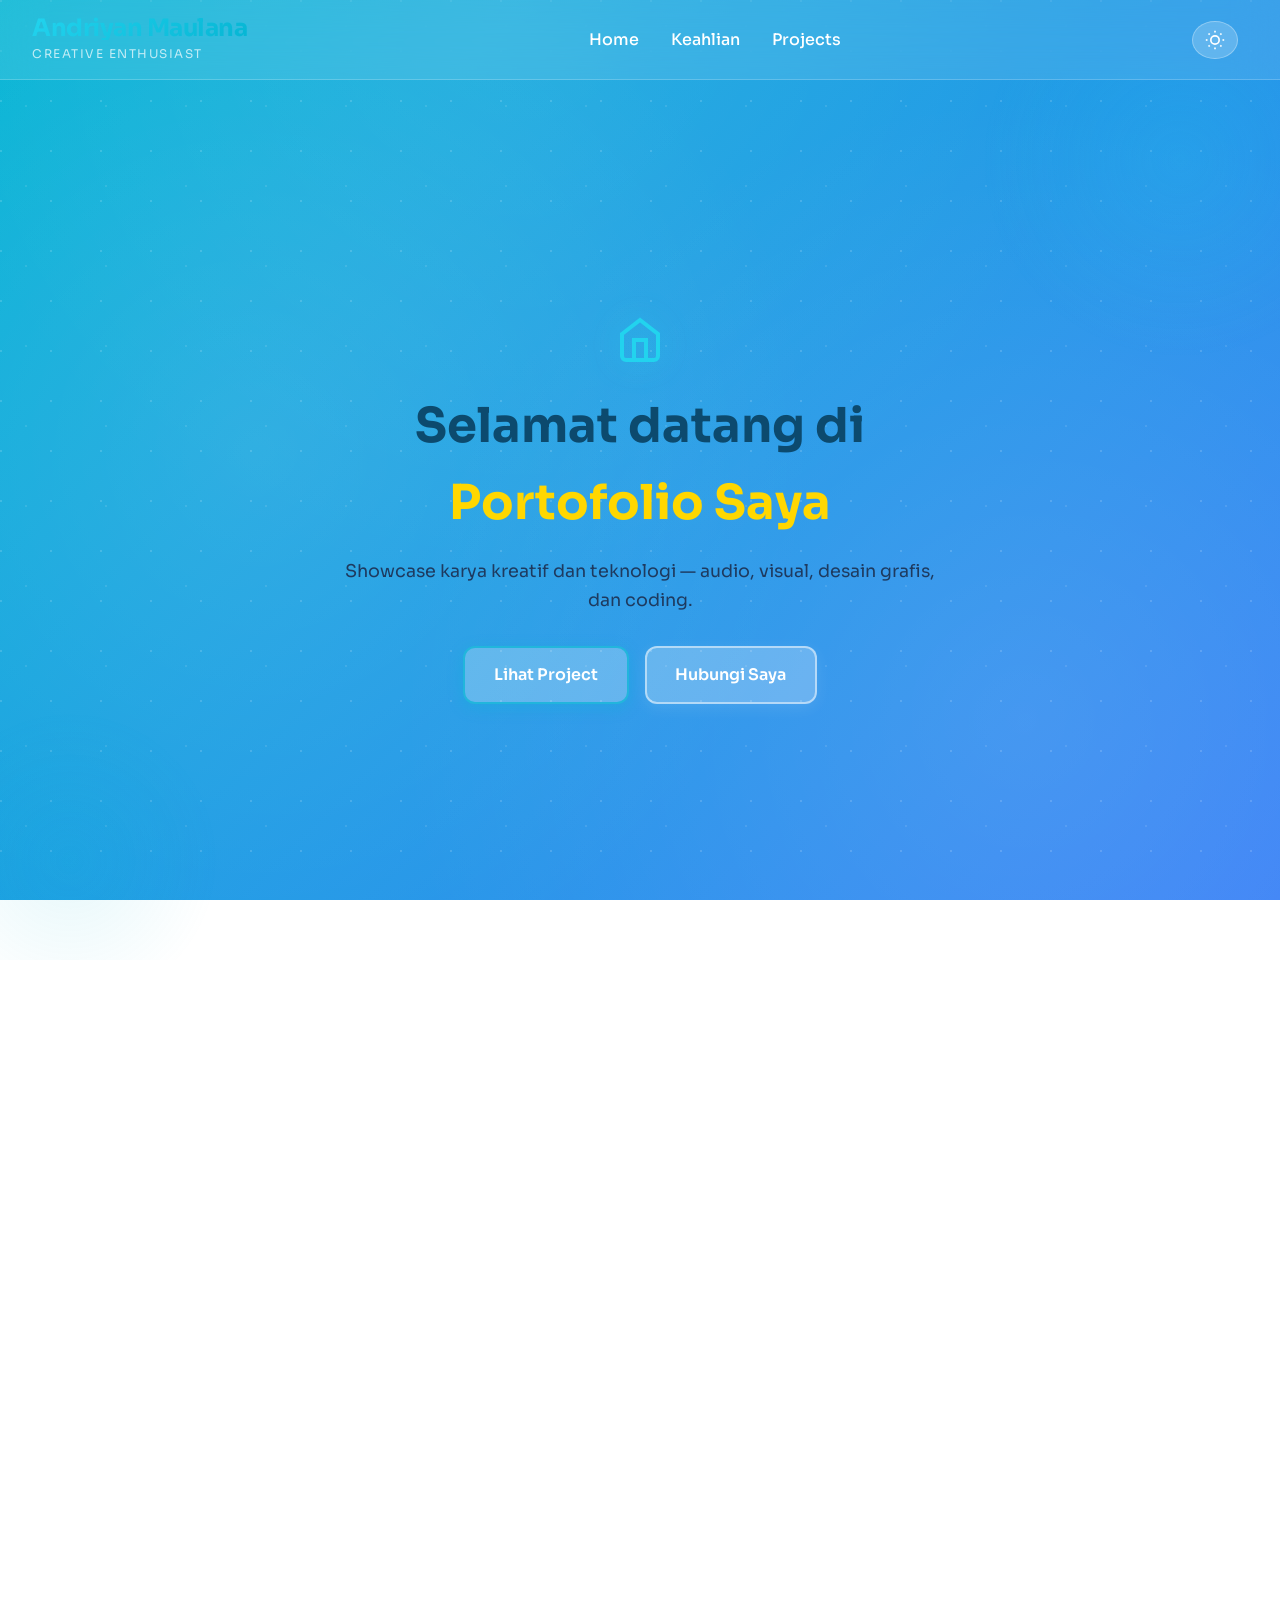
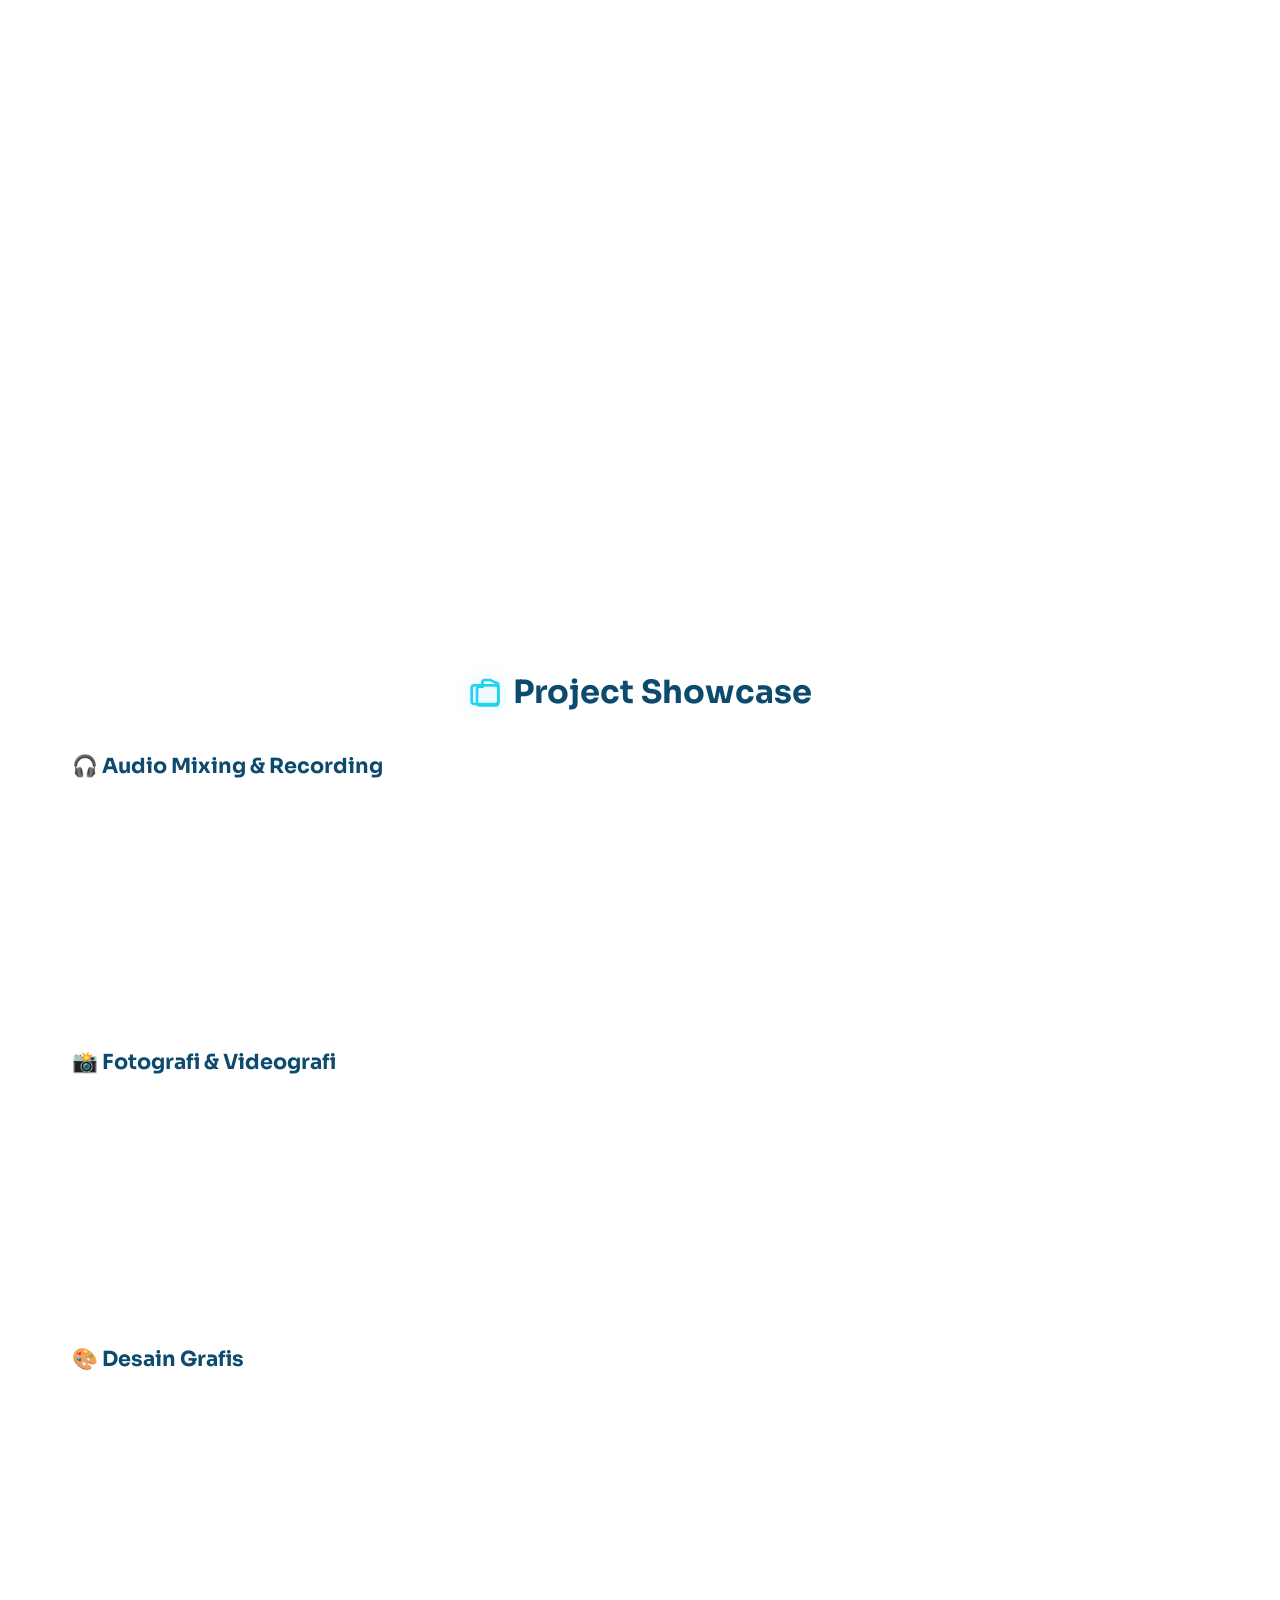
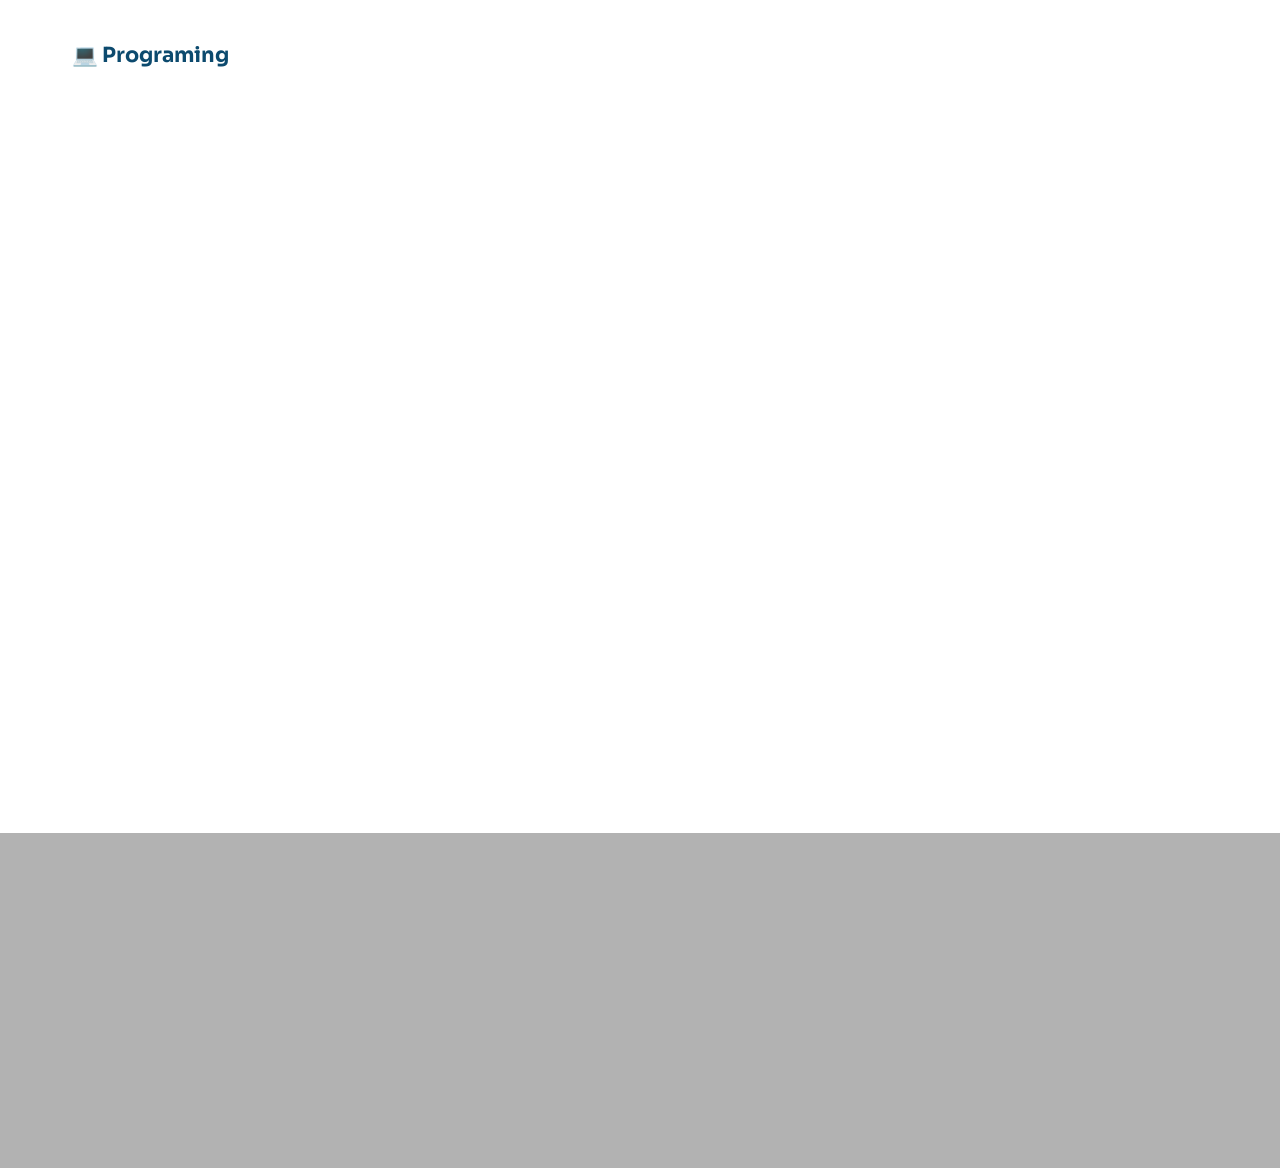
==== commit 1e560b27: "all" ====
--- a/index.html
+++ b/index.html
@@ -73,7 +73,7 @@
     <h2>Tentang Saya</h2>
     <div class="about-container">
       <p>Saya adalah seorang mahasiswa sekaligus santri yang memiliki ketertarikan besar pada dunia kreatif dan teknologi.</p>
-      <p>Dalam bidang audio, saya menyukai proses mixing dan recording. Selain itu, saya juga menekuni fotografi, videografi, dan desain grafis. Saya percaya bahwa setiap karya audio visual memerlukan perhatian detail dan sentuhan personal yang unik.</p>
+      <p>Dalam bidang audio, saya menyukai proses mixing,mastering, dan recording. Selain itu, saya juga menyukai fotografi, videografi, dan desain grafis. Saya percaya bahwa setiap karya audio visual memerlukan perhatian detail dan sentuhan personal yang unik.</p>
       <p>Di sisi lain, saya memiliki minat pada dunia teknologi dan komputer. Saya senang mempelajari pemrograman, membangun website, dan mengembangkan aplikasi digital yang inovatif untuk menghadirkan solusi kreatif.</p>
     </div>
   </section>
@@ -157,7 +157,7 @@
   <section class="cta fade-in">
     <h2>Siap berkolaborasi?</h2>
     <p>Ayo diskusikan project kreatif atau teknologi yang ingin kamu bangun.</p>
-    <a href="https://wa.me/62880026311990" target="_blank" class="btn-primary">Hubungi Saya</a>
+    <a href="https://wa.me/6288002631990" target="_blank" class="btn-primary">Hubungi Saya</a>
   </section>
 
   <!-- FOOTER -->
--- a/style.css
+++ b/style.css
@@ -115,10 +115,18 @@
 
 .navbar .logo-name {
   font-weight: 700;
-  font-size: 1.35rem;
+  font-size: 1.5rem;
   line-height: 1;
   letter-spacing: -0.5px;
-  color: #fff;
+  background: linear-gradient(135deg, #22d3ee, #06b6d4);
+  -webkit-background-clip: text;
+  -webkit-text-fill-color: transparent;
+  background-clip: text;
+  transition: all 0.3s ease;
+}
+
+.navbar .logo-name:hover {
+  letter-spacing: 0px;
 }
 
 .navbar .logo-title {
@@ -147,20 +155,29 @@
   font-weight: 500;
   transition: all 0.3s ease;
   position: relative;
+  padding-bottom: 5px;
 }
 
 .navbar .nav-links a::after {
   content: '';
   position: absolute;
-  bottom: -5px;
+  bottom: 0;
   left: 0;
   width: 0;
   height: 2px;
-  background: #fff;
+  background: #22d3ee;
   transition: width 0.3s ease;
 }
 
 .navbar .nav-links a:hover::after {
+  width: 100%;
+}
+
+.navbar .nav-links a.active {
+  color: #22d3ee;
+}
+
+.navbar .nav-links a.active::after {
   width: 100%;
 }
 
@@ -231,10 +248,45 @@
   text-align: center;
   padding: 2rem;
   margin-top: 60px;
+  position: relative;
+  overflow: hidden;
+}
+
+.hero::before {
+  content: '';
+  position: absolute;
+  width: 400px;
+  height: 400px;
+  background: radial-gradient(circle, rgba(34, 211, 238, 0.15) 0%, transparent 70%);
+  border-radius: 50%;
+  top: -100px;
+  right: -100px;
+  animation: floatShape 8s ease-in-out infinite;
+  z-index: 0;
+}
+
+.hero::after {
+  content: '';
+  position: absolute;
+  width: 300px;
+  height: 300px;
+  background: radial-gradient(circle, rgba(6, 182, 212, 0.1) 0%, transparent 70%);
+  border-radius: 50%;
+  bottom: -50px;
+  left: -80px;
+  animation: floatShape 10s ease-in-out infinite reverse;
+  z-index: 0;
+}
+
+@keyframes floatShape {
+  0%, 100% { transform: translateY(0px); }
+  50% { transform: translateY(30px); }
 }
 
 .hero-content {
   max-width: 600px;
+  position: relative;
+  z-index: 1;
 }
 
 .hero h1 {
@@ -283,29 +335,33 @@
 }
 
 .btn-primary {
-  background: rgba(6, 182, 212, 0.3);
+  background: rgba(255, 255, 255, 0.25);
   backdrop-filter: blur(10px);
-  color: #fff;
-  border: 1px solid rgba(6, 182, 212, 0.5);
+  border: 2px solid rgba(6, 182, 212, 0.7);
+  color: #fff;
+  box-shadow: 0 4px 15px rgba(6, 182, 212, 0.3);
 }
 
 .btn-primary:hover {
-  background: rgba(6, 182, 212, 0.4);
+  background: rgba(255, 255, 255, 0.3);
+  border-color: rgba(6, 182, 212, 0.9);
   transform: translateY(-2px);
-  box-shadow: 0 10px 30px rgba(6, 182, 212, 0.2);
+  box-shadow: 0 10px 30px rgba(6, 182, 212, 0.4);
 }
 
 .btn-outline {
-  background: rgba(255, 255, 255, 0.15);
+  background: rgba(255, 255, 255, 0.25);
   backdrop-filter: blur(10px);
-  border: 2px solid rgba(255, 255, 255, 0.4);
-  color: #fff;
+  border: 2px solid rgba(255, 255, 255, 0.5);
+  color: #fff;
+  box-shadow: 0 4px 15px rgba(255, 255, 255, 0.1);
 }
 
 .btn-outline:hover {
-  background: rgba(255, 255, 255, 0.2);
-  border-color: rgba(255, 255, 255, 0.6);
+  background: rgba(255, 255, 255, 0.3);
+  border-color: rgba(255, 255, 255, 0.7);
   transform: translateY(-2px);
+  box-shadow: 0 10px 30px rgba(255, 255, 255, 0.2);
 }
 
 /* ====== SECTIONS ====== */
@@ -768,13 +824,14 @@
   .hero-buttons {
     flex-direction: column;
     align-items: center;
+    gap: 0.8rem;
   }
 
   .btn-primary, .btn-outline {
     padding: 0.8rem 1.5rem;
     font-size: 0.95rem;
     width: 100%;
-    max-width: 300px;
+    max-width: 280px;
   }
 
   .skill-grid {
@@ -817,6 +874,114 @@
   .cta .btn-primary {
     width: 100%;
     max-width: 280px;
+  }
+}
+
+@media (max-width: 480px) {
+  .navbar {
+    padding: 1rem 1rem;
+  }
+
+  .navbar .logo-name {
+    font-size: 1.1rem;
+  }
+
+  .navbar .logo-title {
+    font-size: 0.6rem;
+    margin-top: 2px;
+  }
+
+  .hero {
+    padding: 1.5rem;
+    margin-top: 50px;
+  }
+
+  .hero::before {
+    width: 250px;
+    height: 250px;
+    top: -80px;
+    right: -80px;
+  }
+
+  .hero::after {
+    width: 200px;
+    height: 200px;
+    bottom: -40px;
+    left: -60px;
+  }
+
+  .hero h1 {
+    font-size: 1.8rem;
+  }
+
+  .hero p {
+    font-size: 0.95rem;
+  }
+
+  .hero-buttons {
+    gap: 0.8rem;
+  }
+
+  .btn-primary, .btn-outline {
+    padding: 0.7rem 1.2rem;
+    font-size: 0.9rem;
+    max-width: 250px;
+  }
+
+  .skill-grid {
+    grid-template-columns: 1fr;
+  }
+
+  section {
+    padding: 2.5rem 1rem;
+  }
+
+  h2 {
+    font-size: 1.3rem;
+    gap: 6px;
+  }
+
+  .section-icon {
+    width: 20px !important;
+    height: 20px !important;
+  }
+
+  .hero-icon {
+    width: 30px !important;
+    height: 30px !important;
+  }
+
+  .about-container {
+    padding: 2rem 1.5rem;
+  }
+
+  .about p {
+    font-size: 1rem;
+    line-height: 1.8;
+  }
+
+  .project-card {
+    padding: 1.5rem;
+  }
+
+  .project-info h3 {
+    font-size: 1.2rem;
+  }
+
+  .project-info p {
+    font-size: 0.95rem;
+  }
+
+  .cta {
+    padding: 3rem 1.5rem;
+  }
+
+  footer {
+    padding: 2rem 1rem;
+  }
+
+  footer p {
+    font-size: 0.9rem;
   }
 }
 
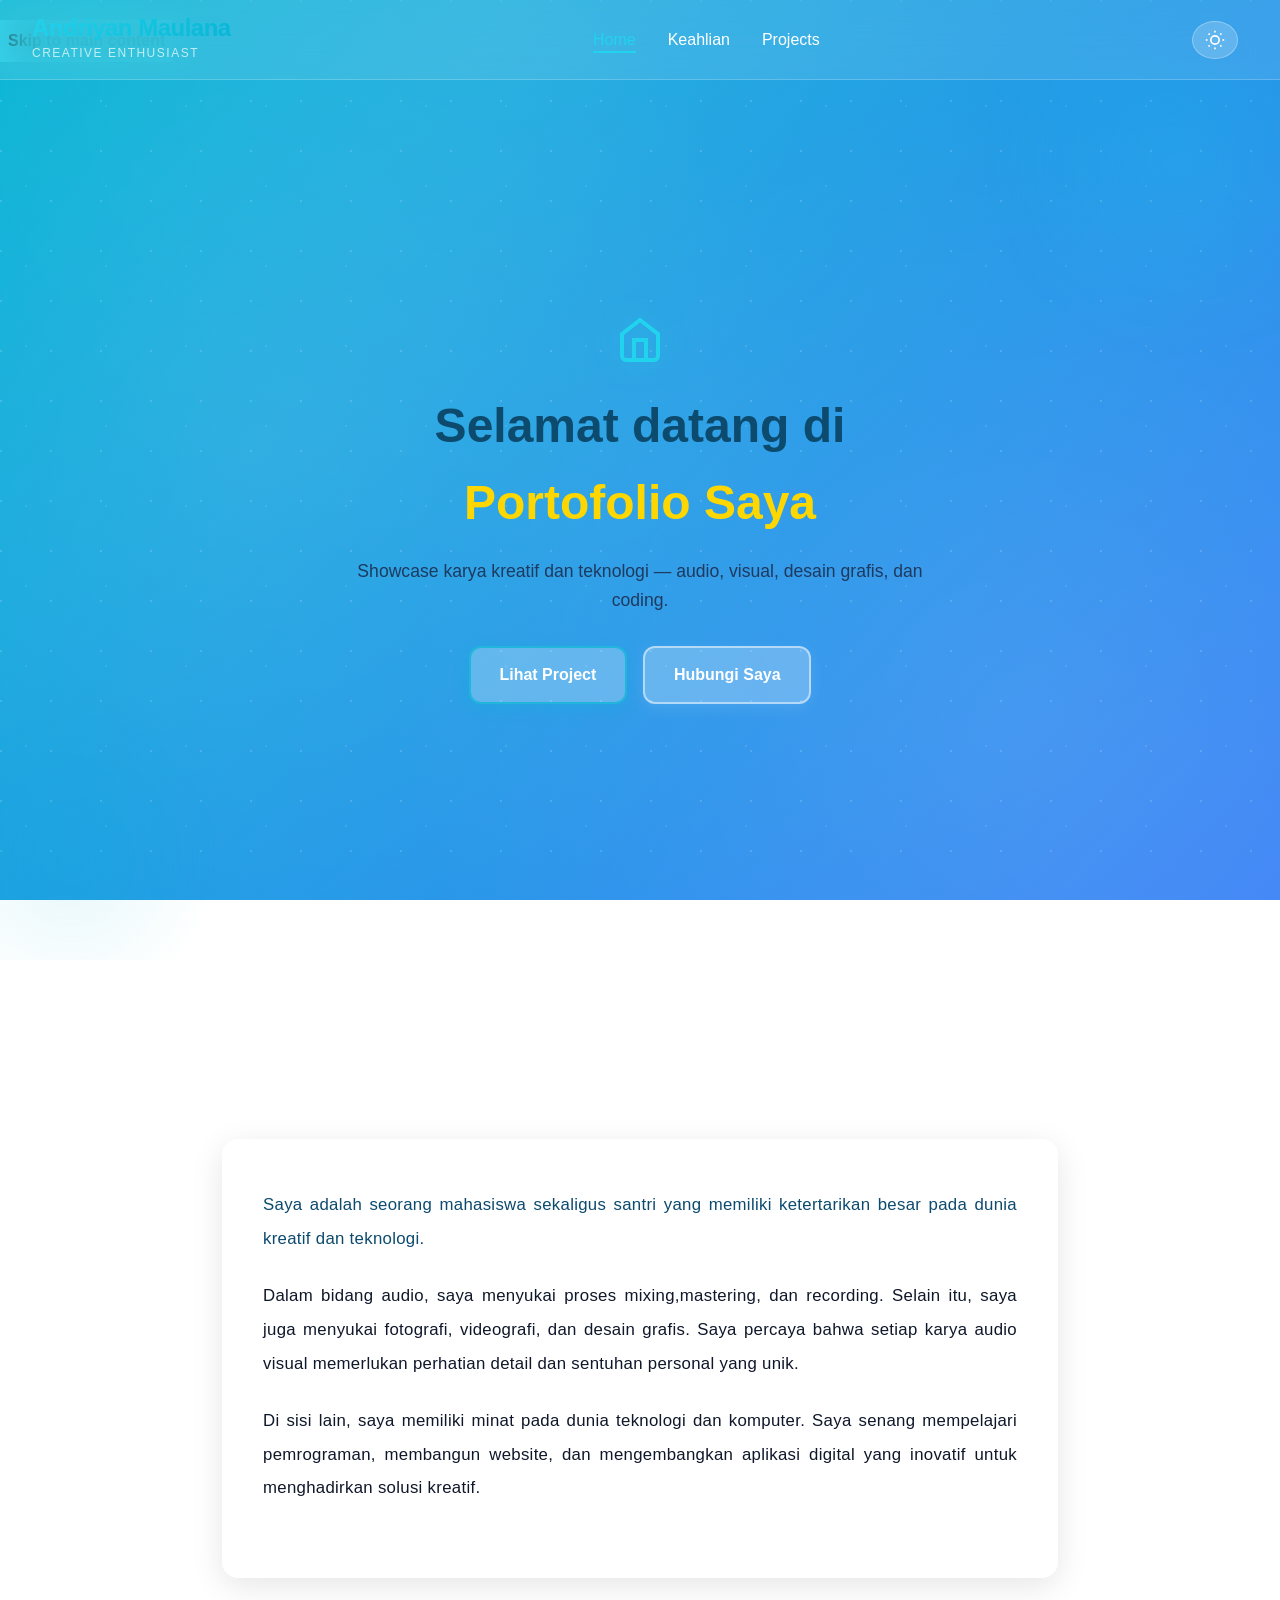
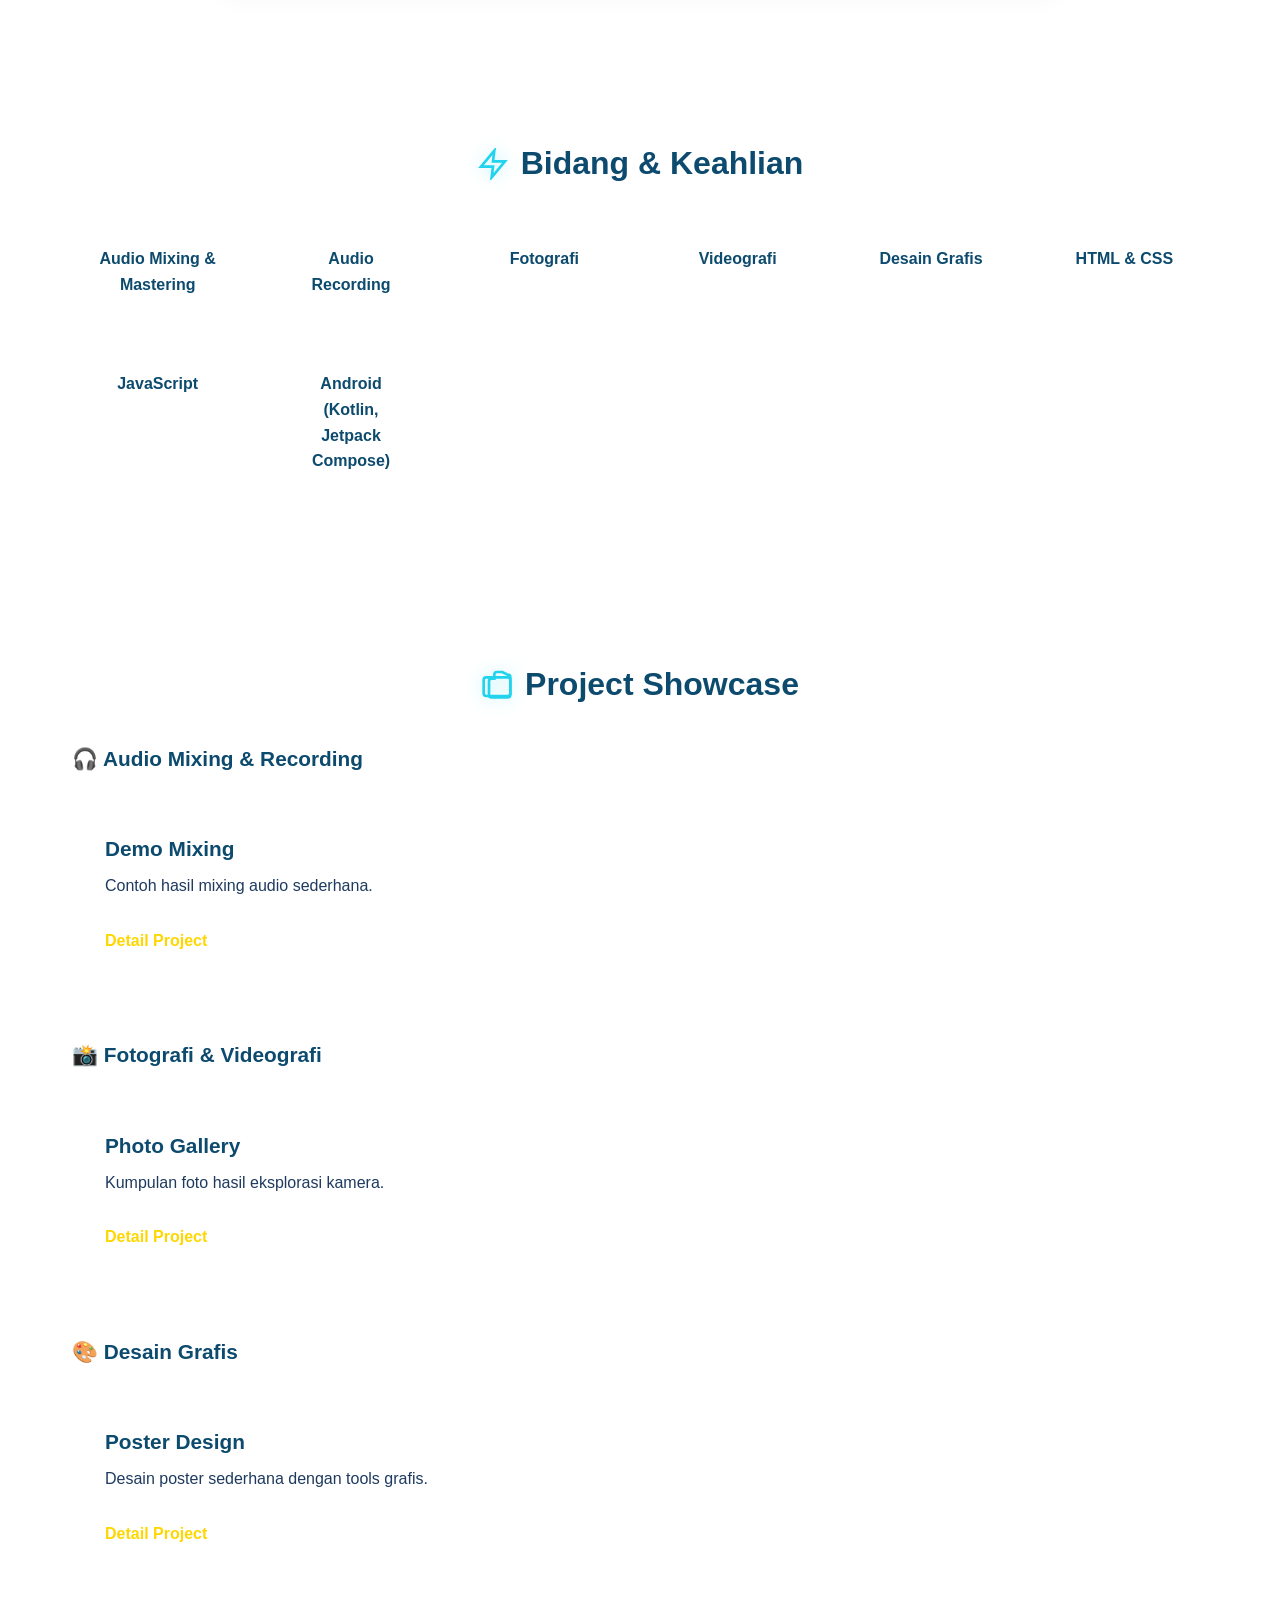
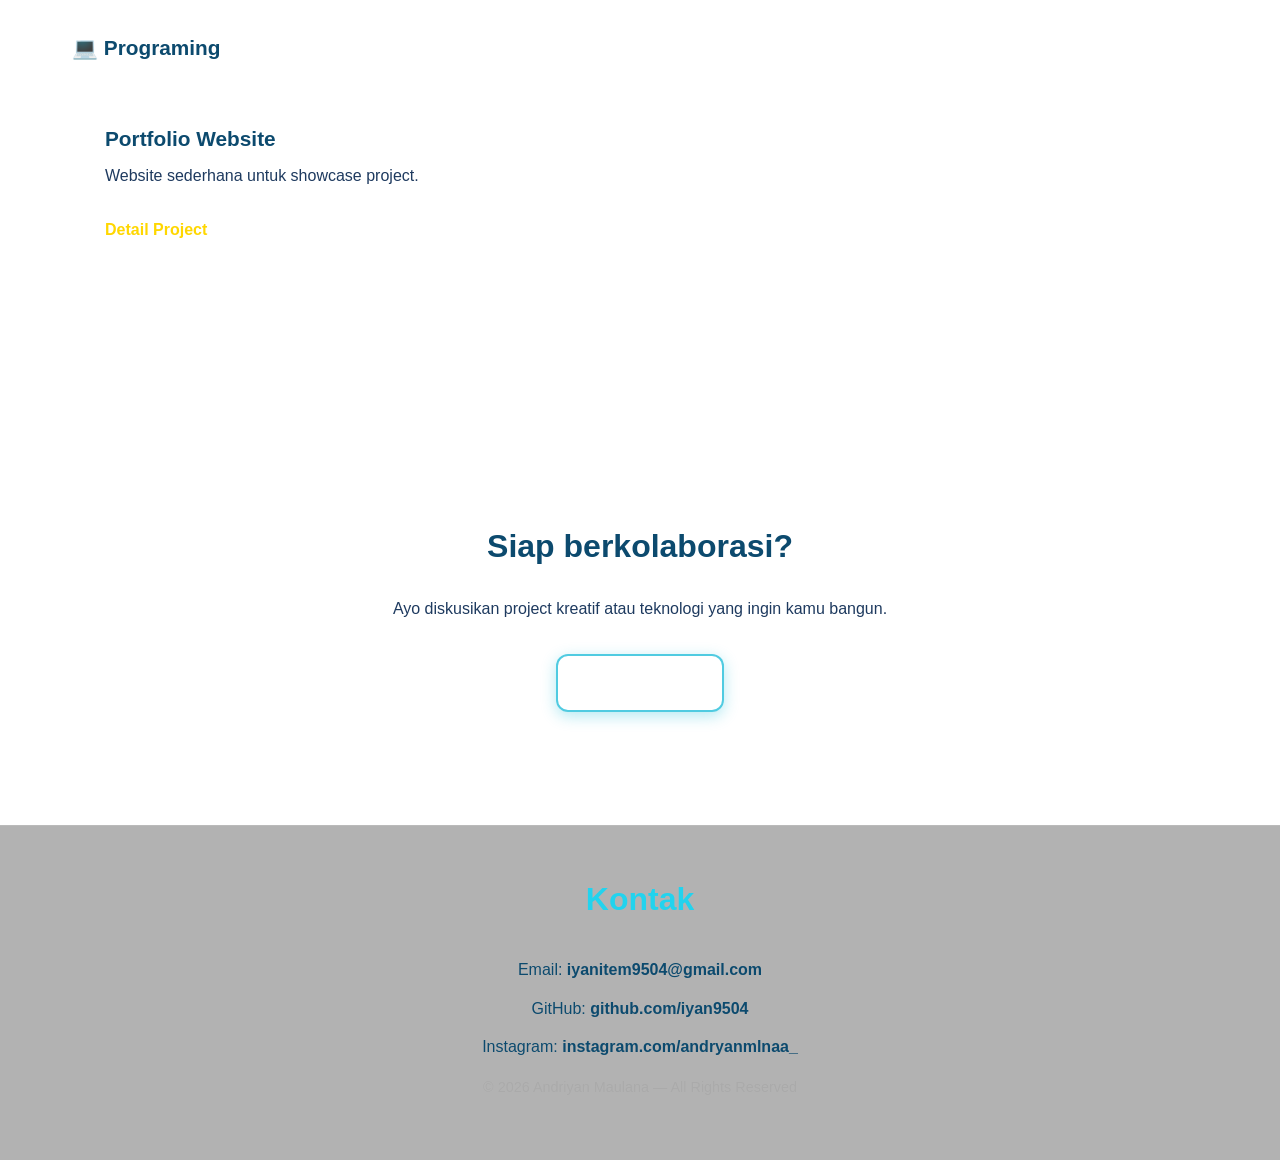
==== commit d246a7a6: "all" ====
--- a/index.html
+++ b/index.html
@@ -3,18 +3,79 @@
 <head>
   <meta charset="UTF-8">
   <meta name="viewport" content="width=device-width, initial-scale=1.0">
-  <meta name="description" content="Portofolio umum — showcase karya audio, visual, desain grafis, dan teknologi.">
+  <meta name="description" content="Portofolio profesional Andriyan Maulana — Showcase karya audio mixing, fotografi, videografi, desain grafis, dan teknologi web/mobile development.">
+  <meta name="keywords" content="Portofolio, Audio Mixing, Fotografi, Videografi, Desain Grafis, Web Development, Android Development, JavaScript, Kotlin">
+  <meta name="author" content="Andriyan Maulana">
   <meta name="theme-color" content="#4f8dfd">
-  <meta property="og:title" content="Portofolio Umum — Audio, Visual & Teknologi">
-  <meta property="og:description" content="Koleksi project audio mixing, fotografi, desain grafis, dan website coding.">
+  <meta name="language" content="Indonesian">
+  <meta http-equiv="Content-Security-Policy" content="default-src 'self'; script-src 'self' 'unsafe-inline' https://fonts.googleapis.com; style-src 'self' 'unsafe-inline' https://fonts.googleapis.com; font-src 'self' https://fonts.gstatic.com; img-src 'self' data:; connect-src 'self'; frame-ancestors 'none';">
+  
+  <!-- Open Graph / Social Media -->
   <meta property="og:type" content="website">
-  <meta name="robots" content="index, follow">
-  <title>Portofolio Umum — Audio, Visual & Teknologi</title>
+  <meta property="og:title" content="Andriyan Maulana — Portofolio Kreatif & Teknologi">
+  <meta property="og:description" content="Showcase karya profesional dalam audio mixing, fotografi, desain grafis, dan pengembangan website/aplikasi mobile.">
+  <meta property="og:site_name" content="Andriyan Maulana">
+  <meta property="og:locale" content="id_ID">
+  
+  <!-- Twitter Card -->
+  <meta name="twitter:card" content="summary_large_image">
+  <meta name="twitter:title" content="Andriyan Maulana — Portofolio Kreatif & Teknologi">
+  <meta name="twitter:description" content="Showcase karya profesional dalam audio mixing, fotografi, desain grafis, dan pengembangan website/aplikasi mobile.">
+  
+  <!-- Robots & Crawling -->
+  <meta name="robots" content="index, follow, max-snippet:-1, max-image-preview:large, max-video-preview:-1">
+  <meta name="googlebot" content="index, follow, max-snippet:-1, max-image-preview:large, max-video-preview:-1">
+  <link rel="canonical" href="https://andriyans-portfolio.vercel.app/">
+  
+  <title>Andriyan Maulana — Portofolio Audio, Visual & Teknologi</title>
   <link rel="icon" href="data:image/svg+xml,<svg xmlns='http://www.w3.org/2000/svg' viewBox='0 0 100 100'><text y='75' font-size='75' fill='%234f8dfd'>P</text></svg>">
-  <link rel="stylesheet" href="style.css">
+  
+  <!-- Preload Font untuk performa -->
+  <link rel="preload" href="https://fonts.googleapis.com/css2?family=Sora:wght@300;400;600;700&display=swap" as="style">
+  <link rel="stylesheet" href="style.min.css">
   <link href="https://fonts.googleapis.com/css2?family=Sora:wght@300;400;600;700&display=swap" rel="stylesheet" media="print" onload="this.media='all'">
+  
+  <!-- JSON-LD Structured Data -->
+  <script type="application/ld+json">
+  {
+    "@context": "https://schema.org",
+    "@type": "Person",
+    "name": "Andriyan Maulana",
+    "url": "https://andriyans-portfolio.vercel.app/",
+    "jobTitle": "Creative Professional & Technology Enthusiast",
+    "description": "Audio Engineer, Photographer, Graphic Designer, Web & Android Developer",
+    "email": "iyanitem9504@gmail.com",
+    "sameAs": [
+      "https://github.com/iyan9504",
+      "https://instagram.com/andryanmlnaa_"
+    ],
+    "knowsAbout": [
+      "Audio Mixing",
+      "Recording",
+      "Photography",
+      "Videography",
+      "Graphic Design",
+      "HTML & CSS",
+      "JavaScript",
+      "Android Development",
+      "Kotlin",
+      "Jetpack Compose"
+    ]
+  }
+  </script>
 </head>
 <body>
+  <!-- PRELOADER -->
+  <div id="preloader" class="preloader">
+    <div class="preloader-content">
+      <div class="preloader-icon">🎨</div>
+      <div class="preloader-text">Loading Portfolio...</div>
+      <div class="preloader-spinner"></div>
+    </div>
+  </div>
+
+  <!-- SKIP LINK FOR KEYBOARD ACCESSIBILITY -->
+  <a href="#main-content" class="skip-link">Skip to main content</a>
 
   <!-- NAVBAR -->
   <nav class="navbar">
@@ -44,17 +105,18 @@
           <path d="M21 12.79A9 9 0 1 1 11.21 3 7 7 0 0 0 21 12.79z"></path>
         </svg>
       </button>
-      <div class="hamburger" id="hamburger">
+      <div class="hamburger" id="hamburger" aria-label="Toggle navigation menu" aria-expanded="false" role="button" tabindex="0">
         <span></span><span></span><span></span>
       </div>
     </div>
   </nav>
 
+  <main id="main-content">
   <!-- HERO -->
   <header class="hero" id="hero">
     <div class="hero-content fade-up">
       <div class="hero-title">
-        <svg class="hero-icon" width="48" height="48" viewBox="0 0 24 24" fill="none" stroke="currentColor" stroke-width="2">
+        <svg class="hero-icon" width="48" height="48" viewBox="0 0 24 24" fill="none" stroke="currentColor" stroke-width="2" aria-hidden="true">
           <path d="M3 9l9-7 9 7v11a2 2 0 0 1-2 2H5a2 2 0 0 1-2-2z"/>
           <polyline points="9 22 9 12 15 12 15 22"/>
         </svg>
@@ -81,14 +143,14 @@
   <!-- SKILLS -->
   <section class="skills fade-in" id="skills">
     <h2>
-      <svg class="section-icon" width="32" height="32" viewBox="0 0 24 24" fill="none" stroke="currentColor" stroke-width="2">
+      <svg class="section-icon" width="32" height="32" viewBox="0 0 24 24" fill="none" stroke="currentColor" stroke-width="2" aria-hidden="true">
         <path d="M13 2L3 14h9l-1 8 10-12h-9l1-8z"/>
       </svg>
       Bidang & Keahlian
     </h2>
     <div class="skill-grid">
-      <div class="skill-card">Audio Mixing</div>
-      <div class="skill-card">Recording</div>
+      <div class="skill-card">Audio Mixing & Mastering</div>
+      <div class="skill-card">Audio Recording</div>
       <div class="skill-card">Fotografi</div>
       <div class="skill-card">Videografi</div>
       <div class="skill-card">Desain Grafis</div>
@@ -101,7 +163,7 @@
   <!-- PROJECTS -->
   <section class="projects fade-in" id="projects">
     <h2>
-      <svg class="section-icon" width="32" height="32" viewBox="0 0 24 24" fill="none" stroke="currentColor" stroke-width="2">
+      <svg class="section-icon" width="32" height="32" viewBox="0 0 24 24" fill="none" stroke="currentColor" stroke-width="2" aria-hidden="true">
         <rect x="2" y="7" width="20" height="14" rx="2" ry="2"/>
         <path d="M16 3h-4a2 2 0 0 0-2 2v3H8a2 2 0 0 0-2 2v10a2 2 0 0 0 2 2h12a2 2 0 0 0 2-2V7a2 2 0 0 0-2-2z"/>
       </svg>
@@ -110,42 +172,42 @@
 
     <div class="project-category">
       <h3>🎧 Audio Mixing & Recording</h3>
-      <div class="project-card hover-up">
-        <div class="project-info">
-          <h3>Demo Mixing</h3>
+      <article class="project-card hover-up">
+        <div class="project-info">
+          <h4>Demo Mixing</h4>
           <p>Contoh hasil mixing audio sederhana.</p>
           <a href="audio-demo.html" class="detail-btn">Detail Project</a>
         </div>
-      </div>
+      </article>
     </div>
 
     <div class="project-category">
       <h3>📸 Fotografi & Videografi</h3>
-      <div class="project-card hover-up">
-        <div class="project-info">
-          <h3>Photo Gallery</h3>
+      <article class="project-card hover-up">
+        <div class="project-info">
+          <h4>Photo Gallery</h4>
           <p>Kumpulan foto hasil eksplorasi kamera.</p>
           <a href="gallery.html" class="detail-btn">Detail Project</a>
         </div>
-      </div>
+      </article>
     </div>
 
     <div class="project-category">
       <h3>🎨 Desain Grafis</h3>
-      <div class="project-card hover-up">
-        <div class="project-info">
-          <h3>Poster Design</h3>
+      <article class="project-card hover-up">
+        <div class="project-info">
+          <h4>Poster Design</h4>
           <p>Desain poster sederhana dengan tools grafis.</p>
           <a href="poster.html" class="detail-btn">Detail Project</a>
         </div>
-      </div>
+      </article>
     </div>
 
     <div class="project-category">
       <h3>💻 Programing</h3>
-      <div class="project-card hover-up">
-        <div class="project-info">
-          <h3>Portfolio Website</h3>
+      <article class="project-card hover-up">
+        <div class="project-info">
+          <h4>Portfolio Website</h4>
           <p>Website sederhana untuk showcase project.</p>
           <a href="portfolio.html" class="detail-btn">Detail Project</a>
         </div>
@@ -160,8 +222,10 @@
     <a href="https://wa.me/6288002631990" target="_blank" class="btn-primary">Hubungi Saya</a>
   </section>
 
+  </main>
+
   <!-- FOOTER -->
-  <footer id="contact">
+  <footer id="contact" role="contentinfo">
     <h2>Kontak</h2>
     <p>Email: <strong><a href="mailto:iyanitem9504@gmail.com" class="footer-link">iyanitem9504@gmail.com</a></strong></p>
     <p>GitHub: <strong><a href="https://github.com/iyan9504" target="_blank" rel="noopener noreferrer" class="footer-link">github.com/iyan9504</a></strong></p>
@@ -169,6 +233,6 @@
     <p class="copy">© 2026 Andriyan Maulana — All Rights Reserved</p>
   </footer>
 
-<script src="script.js"></script>
+<script src="script.min.js"></script>
 </body>
 </html>
--- a/style.min.css
+++ b/style.min.css
@@ -0,0 +1,1178 @@
+﻿
+:root{
+ 
+ --color-primary:#06b6d4;
+ --color-secondary:#22d3ee;
+ --color-accent:#ffd700;
+ --color-dark-text:#0c4a6e;
+ --color-light-text:#fff;
+ --color-muted-text:#1e3a5f;
+ --color-dark-bg:#0f172a;
+ --color-dark-secondary:#1e293b;
+ 
+ 
+ --transition-fast:0.2s ease;
+ --transition-normal:0.3s ease;
+ --transition-slow:0.4s ease;
+ 
+ 
+ --spacing-xs:0.5rem;
+ --spacing-sm:1rem;
+ --spacing-md:1.5rem;
+ --spacing-lg:2rem;
+ --spacing-xl:3rem;
+ 
+ 
+ --radius-sm:8px;
+ --radius-md:12px;
+ --radius-lg:16px;
+}
+
+
+.skip-link{
+ position:absolute;
+ top:-40px;
+ left:0;
+ background:#22d3ee;
+ color:#000;
+ padding:8px;
+ z-index:100;
+ text-decoration:none;
+ font-weight:600;
+}
+
+.skip-link:focus{
+ top:0;
+}
+
+
+*{
+ margin:0;
+ padding:0;
+ box-sizing:border-box;
+ font-family:'Sora',sans-serif;
+}
+
+html{
+ scroll-behavior:smooth;
+ scroll-padding-top:80px;
+}
+
+body{
+ line-height:1.6;
+ background:
+ radial-gradient(circle at 20% 50%,rgba(255,255,255,0.1) 0%,transparent 50%),
+ radial-gradient(circle at 80% 80%,rgba(255,255,255,0.1) 0%,transparent 50%),
+ radial-gradient(circle at 40% 0%,rgba(255,255,255,0.08) 0%,transparent 50%),
+ linear-gradient(135deg,#06b6d4 0%,#3b82f6 100%);
+ background-attachment:fixed;
+ color:#333;
+ overflow-x:hidden;
+ transition:background 0.3s ease,color 0.3s ease;
+ min-height:100vh;
+ position:relative;
+}
+
+body::before{
+ content:'';
+ position:fixed;
+ top:0;
+ left:0;
+ right:0;
+ bottom:0;
+ background-image:
+ radial-gradient(circle at 1px 1px,rgba(255,255,255,0.15) 1px,transparent 1px),
+ radial-gradient(circle at 1px 1px,rgba(255,255,255,0.1) 1px,transparent 1px);
+ background-size:50px 50px,80px 80px;
+ background-position:0 0,25px 25px;
+ pointer-events:none;
+ z-index:0;
+}
+
+body > *{
+ position:relative;
+ z-index:1;
+}
+
+body.dark-mode{
+ background:
+ radial-gradient(circle at 20% 50%,rgba(6,182,212,0.08) 0%,transparent 50%),
+ radial-gradient(circle at 80% 80%,rgba(59,130,246,0.08) 0%,transparent 50%),
+ radial-gradient(circle at 40% 0%,rgba(6,182,212,0.06) 0%,transparent 50%),
+ linear-gradient(135deg,#0f172a 0%,#1e293b 100%);
+ background-attachment:fixed;
+ color:#eee;
+}
+
+body.dark-mode::before{
+ background-image:
+ radial-gradient(circle at 1px 1px,rgba(100,150,255,0.1) 1px,transparent 1px),
+ radial-gradient(circle at 1px 1px,rgba(100,150,255,0.08) 1px,transparent 1px);
+ background-size:50px 50px,80px 80px;
+ background-position:0 0,25px 25px;
+}
+
+
+.glass{
+ background:rgba(255,255,255,0.15);
+ backdrop-filter:blur(10px);
+ border:1px solid rgba(255,255,255,0.2);
+ border-radius:12px;
+}
+
+body.dark-mode .glass{
+ background:rgba(255,255,255,0.08);
+ border-color:rgba(255,255,255,0.1);
+}
+
+
+.navbar{
+ position:fixed;
+ top:0;
+ width:100%;
+ background:rgba(255,255,255,0.1);
+ backdrop-filter:blur(20px);
+ border-bottom:1px solid rgba(255,255,255,0.2);
+ color:#fff;
+ padding:1rem 2rem;
+ display:flex;
+ justify-content:space-between;
+ align-items:center;
+ z-index:1000;
+ transition:all 0.3s ease;
+}
+
+body.dark-mode .navbar{
+ background:rgba(15,28,62,0.6);
+ border-bottom-color:rgba(255,255,255,0.1);
+}
+
+.nav-container{
+ display:flex;
+ justify-content:space-between;
+ align-items:center;
+ width:100%;
+}
+
+.navbar .logo{
+ display:flex;
+ flex-direction:column;
+ text-align:left;
+}
+
+.navbar .logo-name{
+ font-weight:700;
+ font-size:1.5rem;
+ line-height:1;
+ letter-spacing:-0.5px;
+ background:linear-gradient(135deg,#22d3ee,#06b6d4);
+ -webkit-background-clip:text;
+ -webkit-text-fill-color:transparent;
+ background-clip:text;
+ transition:all 0.3s ease;
+}
+
+.navbar .logo-name:hover{
+ letter-spacing:0px;
+}
+
+.navbar .logo-title{
+ font-weight:400;
+ font-size:0.75rem;
+ letter-spacing:1.5px;
+ text-transform:uppercase;
+ color:rgba(255,255,255,0.7);
+ margin-top:4px;
+ transition:color 0.3s ease;
+}
+
+.navbar .logo:hover .logo-title{
+ color:#22d3ee;
+}
+
+.navbar .nav-links{
+ list-style:none;
+ display:flex;
+ gap:2rem;
+}
+
+.navbar .nav-links a{
+ color:#fff;
+ text-decoration:none;
+ font-weight:500;
+ transition:all var(--transition-normal);
+ position:relative;
+ padding-bottom:5px;
+}
+
+.navbar .nav-links a::after{
+ content:'';
+ position:absolute;
+ bottom:0;
+ left:0;
+ width:0;
+ height:2px;
+ background:#22d3ee;
+ transition:width var(--transition-normal);
+}
+
+.navbar .nav-links a:hover::after,
+.navbar .nav-links a:focus::after{
+ width:100%;
+}
+
+.navbar .nav-links a:focus{
+ outline:2px solid rgba(34,211,238,0.7);
+ outline-offset:2px;
+ border-radius:2px;
+}
+
+.navbar .nav-links a.active{
+ color:#22d3ee;
+}
+
+.navbar .nav-links a.active::after{
+ width:100%;
+}
+
+
+.theme-toggle{
+ background:rgba(255,255,255,0.2);
+ border:1px solid rgba(255,255,255,0.3);
+ color:#fff;
+ cursor:pointer;
+ padding:8px 12px;
+ border-radius:50%;
+ display:flex;
+ align-items:center;
+ justify-content:center;
+ transition:all 0.3s ease;
+ margin:0 10px;
+}
+
+.theme-toggle:hover{
+ background:rgba(255,255,255,0.3);
+ border-color:rgba(255,255,255,0.5);
+ transform:scale(1.1);
+}
+
+body.dark-mode .theme-toggle{
+ color:#22d3ee;
+}
+
+.theme-toggle svg{
+ transition:all 0.3s ease;
+}
+
+
+.hamburger{
+ display:none;
+ flex-direction:column;
+ cursor:pointer;
+ gap:6px;
+}
+
+.hamburger span{
+ width:25px;
+ height:3px;
+ background:#fff;
+ border-radius:2px;
+ transition:0.3s;
+}
+
+.hamburger.active span:nth-child(1){
+ transform:rotate(45deg) translate(8px,8px);
+}
+
+.hamburger.active span:nth-child(2){
+ opacity:0;
+}
+
+.hamburger.active span:nth-child(3){
+ transform:rotate(-45deg) translate(8px,-8px);
+}
+
+
+.hero{
+ height:100vh;
+ color:#fff;
+ display:flex;
+ justify-content:center;
+ align-items:center;
+ text-align:center;
+ padding:2rem;
+ margin-top:60px;
+ position:relative;
+ overflow:hidden;
+}
+
+.hero::before{
+ content:'';
+ position:absolute;
+ width:400px;
+ height:400px;
+ background:radial-gradient(circle,rgba(34,211,238,0.15) 0%,transparent 70%);
+ border-radius:50%;
+ top:-100px;
+ right:-100px;
+ animation:floatShape 8s ease-in-out infinite;
+ z-index:0;
+ will-change:transform;
+}
+
+.hero::after{
+ content:'';
+ position:absolute;
+ width:300px;
+ height:300px;
+ background:radial-gradient(circle,rgba(6,182,212,0.1) 0%,transparent 70%);
+ border-radius:50%;
+ bottom:-50px;
+ left:-80px;
+ animation:floatShape 10s ease-in-out infinite reverse;
+ z-index:0;
+ will-change:transform;
+}
+
+@keyframes floatShape{
+ 0%,100%{transform:translateY(0px);}
+ 50%{transform:translateY(30px);}
+}
+
+.hero-content{
+ max-width:600px;
+ position:relative;
+ z-index:1;
+}
+
+.hero h1{
+ font-size:3rem;
+ font-weight:700;
+ margin-bottom:1rem;
+ color:#0c4a6e;
+}
+
+body.dark-mode .hero h1{
+ color:#fff;
+}
+
+.hero h1 span{
+ color:#ffd700;
+ font-weight:700;
+}
+
+.hero p{
+ margin:1rem 0;
+ font-size:1.1rem;
+ color:#1e3a5f;
+}
+
+body.dark-mode .hero p{
+ color:rgba(255,255,255,0.9);
+}
+
+.hero-buttons{
+ margin-top:2rem;
+ display:flex;
+ gap:1rem;
+ justify-content:center;
+ flex-wrap:wrap;
+}
+
+
+.btn-primary,.btn-outline{
+ padding:0.9rem 1.8rem;
+ border-radius:12px;
+ text-decoration:none;
+ font-weight:600;
+ transition:all 0.3s ease;
+ cursor:pointer;
+ border:none;
+}
+
+.btn-primary{
+ background:rgba(255,255,255,0.25);
+ backdrop-filter:blur(10px);
+ border:2px solid rgba(6,182,212,0.7);
+ color:#fff;
+ box-shadow:0 4px 15px rgba(6,182,212,0.3);
+ position:relative;
+ overflow:hidden;
+}
+
+.btn-primary::before{
+ content:'';
+ position:absolute;
+ inset:0;
+ background:linear-gradient(90deg,transparent,rgba(255,255,255,0.3),transparent);
+ transform:translateX(-100%);
+ transition:transform var(--transition-normal);
+}
+
+.btn-primary:hover{
+ background:rgba(255,255,255,0.3);
+ border-color:rgba(6,182,212,0.9);
+ transform:translateY(-2px);
+ box-shadow:
+ 0 10px 30px rgba(6,182,212,0.4),
+ inset 0 0 20px rgba(34,211,238,0.1);
+}
+
+.btn-primary:hover::before{
+ transform:translateX(100%);
+}
+
+.btn-primary:focus{
+ outline:2px solid rgba(34,211,238,0.7);
+ outline-offset:2px;
+}
+
+.btn-outline{
+ background:rgba(255,255,255,0.25);
+ backdrop-filter:blur(10px);
+ border:2px solid rgba(255,255,255,0.5);
+ color:#fff;
+ box-shadow:0 4px 15px rgba(255,255,255,0.1);
+ position:relative;
+ overflow:hidden;
+}
+
+.btn-outline::before{
+ content:'';
+ position:absolute;
+ inset:0;
+ background:linear-gradient(90deg,transparent,rgba(255,255,255,0.2),transparent);
+ transform:translateX(-100%);
+ transition:transform var(--transition-normal);
+}
+
+.btn-outline:hover{
+ background:rgba(255,255,255,0.3);
+ border-color:rgba(255,255,255,0.7);
+ transform:translateY(-2px);
+ box-shadow:
+ 0 10px 30px rgba(255,255,255,0.2),
+ inset 0 0 20px rgba(255,255,255,0.1);
+}
+
+.btn-outline:hover::before{
+ transform:translateX(100%);
+}
+
+.btn-outline:focus{
+ outline:2px solid rgba(255,255,255,0.7);
+ outline-offset:2px;
+}
+
+
+section{
+ padding:5rem 2rem;
+ max-width:1200px;
+ margin:auto;
+}
+
+h2{
+ margin-bottom:2rem;
+ text-align:center;
+ color:#0c4a6e;
+ font-size:2rem;
+ display:flex;
+ align-items:center;
+ justify-content:center;
+ gap:12px;
+}
+
+body.dark-mode h2{
+ color:#fff;
+}
+
+.section-icon{
+ color:#22d3ee;
+ filter:drop-shadow(0 0 8px rgba(34,211,238,0.3));
+ animation:iconFloat 3s ease-in-out infinite;
+ will-change:transform;
+}
+
+@keyframes iconFloat{
+ 0%,100%{transform:translateY(0px);}
+ 50%{transform:translateY(-10px);}
+}
+
+.hero-title{
+ display:flex;
+ justify-content:center;
+ margin-bottom:1.5rem;
+ animation:iconBounce 4s ease-in-out infinite;
+ will-change:transform;
+}
+
+.hero-icon{
+ color:#22d3ee;
+ filter:drop-shadow(0 0 15px rgba(34,211,238,0.4));
+}
+
+@keyframes iconBounce{
+ 0%,100%{transform:translateY(0px);}
+ 50%{transform:translateY(-20px);}
+}
+
+body.dark-mode .section-icon,
+body.dark-mode .hero-icon{
+ color:#06b6d4;
+ filter:drop-shadow(0 0 8px rgba(6,182,212,0.4));
+}
+
+
+.about{
+ padding:5rem 2rem;
+ max-width:900px;
+ margin:auto;
+}
+
+.about h2{
+ margin-bottom:3rem;
+ text-align:center;
+ color:#fff;
+ font-size:2rem;
+ letter-spacing:0.5px;
+}
+
+.about-container{
+ background:rgba(255,255,255,0.12);
+ backdrop-filter:blur(15px);
+ border:1px solid rgba(255,255,255,0.2);
+ border-radius:16px;
+ padding:3rem 2.5rem;
+ margin:0 auto;
+ box-shadow:0 8px 32px rgba(0,0,0,0.1);
+ transition:all 0.3s ease;
+}
+
+.about-container:hover{
+ background:rgba(255,255,255,0.15);
+ border-color:rgba(255,255,255,0.3);
+ box-shadow:0 12px 40px rgba(0,0,0,0.15);
+ transform:translateY(-5px);
+}
+
+body.dark-mode .about-container{
+ background:rgba(255,255,255,0.08);
+ border-color:rgba(255,255,255,0.15);
+ box-shadow:0 8px 32px rgba(0,0,0,0.3);
+}
+
+body.dark-mode .about-container:hover{
+ background:rgba(255,255,255,0.12);
+ border-color:rgba(255,255,255,0.25);
+ box-shadow:0 12px 40px rgba(0,0,0,0.4);
+}
+
+.about p{
+ margin:1.5rem 0;
+ color:#0f172a;
+ line-height:2;
+ font-size:1.05rem;
+ letter-spacing:0.3px;
+ text-align:justify;
+}
+
+.about p:first-child{
+ margin-top:0;
+ font-weight:500;
+ color:#0c4a6e;
+}
+
+body.dark-mode .about p{
+ color:rgba(255,255,255,0.85);
+}
+
+body.dark-mode .about p:first-child{
+ color:rgba(255,255,255,0.9);
+}
+
+
+.skill-grid{
+ display:grid;
+ grid-template-columns:repeat(auto-fit,minmax(160px,1fr));
+ gap:1.5rem;
+}
+
+.skill-card{
+ padding:1.5rem;
+ text-align:center;
+ transition:all var(--transition-normal);
+ color:#0c4a6e;
+ font-weight:600;
+ cursor:pointer;
+ position:relative;
+ overflow:hidden;
+ background:rgba(255,255,255,0.15);
+ backdrop-filter:blur(10px);
+ border:1px solid rgba(255,255,255,0.2);
+ border-radius:12px;
+ border-left:3px solid transparent;
+ border-left-color:rgba(34,211,238,0);
+}
+
+body.dark-mode .skill-card{
+ color:#fff;
+}
+
+.skill-card:hover{
+ transform:translateY(-8px) translateX(4px);
+ background:rgba(255,255,255,0.25);
+ border-color:rgba(255,255,255,0.4);
+ border-left-color:#22d3ee;
+ box-shadow:
+ 0 15px 35px rgba(0,0,0,0.2),
+ -5px 0 20px rgba(34,211,238,0.15);
+}
+
+
+.project-category{
+ margin-bottom:3rem;
+}
+
+.project-category h3{
+ color:#0c4a6e;
+ margin-bottom:1.5rem;
+ font-size:1.3rem;
+}
+
+body.dark-mode .project-category h3{
+ color:rgba(255,255,255,0.8);
+}
+
+.project-card{
+ padding:2rem;
+ margin-top:1.5rem;
+ transition:all var(--transition-slow);
+ color:#0f172a;
+ position:relative;
+ overflow:hidden;
+ background:rgba(255,255,255,0.15);
+ backdrop-filter:blur(10px);
+ border:1px solid rgba(255,255,255,0.2);
+ border-radius:16px;
+ border-top:1px solid rgba(255,255,255,0.3);
+}
+
+body.dark-mode .project-card{
+ color:#fff;
+}
+
+.project-card::before{
+ content:'';
+ position:absolute;
+ top:-50%;
+ right:-50%;
+ width:100%;
+ height:100%;
+ background:radial-gradient(circle,rgba(255,255,255,0.1) 0%,transparent 70%);
+ opacity:0;
+ transition:opacity var(--transition-normal);
+}
+
+.project-card::after{
+ content:'';
+ position:absolute;
+ inset:0;
+ background:linear-gradient(135deg,rgba(34,211,238,0.1) 0%,transparent 100%);
+ opacity:0;
+ transition:opacity var(--transition-normal);
+ pointer-events:none;
+ border-radius:16px;
+}
+
+.project-card:hover{
+ transform:translateY(-10px) scale(1.02);
+ background:rgba(255,255,255,0.25);
+ border-color:rgba(34,211,238,0.5);
+ border-top-color:rgba(255,255,255,0.4);
+ box-shadow:
+ 0 20px 40px rgba(0,0,0,0.15),
+ 0 0 30px rgba(34,211,238,0.2),
+ inset 0 1px 0 rgba(255,255,255,0.2);
+}
+
+.project-card:hover::before{
+ opacity:1;
+}
+
+.project-card:hover::after{
+ opacity:1;
+}
+
+.project-info h3,
+.project-info h4{
+ margin-bottom:0.5rem;
+ color:#0c4a6e;
+ font-size:1.3rem;
+}
+
+body.dark-mode .project-info h3,
+body.dark-mode .project-info h4{
+ color:#fff;
+}
+
+.project-info p{
+ color:#1e3a5f;
+ margin-bottom:1rem;
+}
+
+body.dark-mode .project-info p{
+ color:rgba(255,255,255,0.85);
+}
+
+.detail-btn{
+ display:inline-block;
+ margin-top:0.8rem;
+ color:#ffd700;
+ text-decoration:none;
+ font-weight:600;
+ transition:all var(--transition-normal);
+ border-bottom:2px solid transparent;
+ padding-bottom:2px;
+ position:relative;
+}
+
+.detail-btn::before{
+ content:'';
+ position:absolute;
+ bottom:-2px;
+ left:0;
+ width:0;
+ height:2px;
+ background:linear-gradient(90deg,#ffed4e,transparent);
+ transition:width var(--transition-normal);
+}
+
+.detail-btn:hover{
+ border-bottom-color:#ffed4e;
+ color:#ffed4e;
+ transform:translateX(5px);
+ text-shadow:0 0 10px rgba(255,237,74,0.3);
+}
+
+.detail-btn:hover::before{
+ width:100%;
+}
+
+
+.cta{
+ background:rgba(255,255,255,0.15);
+ backdrop-filter:blur(10px);
+ border:1px solid rgba(255,255,255,0.2);
+ border-radius:16px;
+ color:#0f172a;
+ text-align:center;
+ padding:4rem 2rem;
+ margin:3rem auto;
+ max-width:700px;
+ display:flex;
+ flex-direction:column;
+ align-items:center;
+ justify-content:center;
+}
+
+body.dark-mode .cta{
+ color:#fff;
+}
+
+.cta h2{
+ color:#0c4a6e;
+ margin-bottom:1.5rem;
+ display:flex;
+ align-items:center;
+ justify-content:center;
+ gap:12px;
+ width:100%;
+}
+
+.cta p{
+ color:#1e3a5f;
+ margin-bottom:2rem;
+ width:100%;
+}
+
+body.dark-mode .cta p{
+ color:rgba(255,255,255,0.9);
+}
+
+.cta .btn-primary{
+ align-self:center;
+}
+
+
+footer{
+ background:rgba(0,0,0,0.3);
+ backdrop-filter:blur(10px);
+ border-top:1px solid rgba(255,255,255,0.1);
+ color:#0f172a;
+ text-align:center;
+ padding:3rem 2rem;
+}
+
+body.dark-mode footer{
+ color:rgba(255,255,255,0.9);
+}
+
+footer h2{
+ color:#22d3ee;
+}
+
+footer p{
+ margin:0.8rem 0;
+ color:#0c4a6e;
+}
+
+body.dark-mode footer p{
+ color:rgba(255,255,255,0.8);
+}
+
+footer a{
+ color:#0c4a6e;
+ text-decoration:none;
+ transition:all 0.3s ease;
+ border-bottom:2px solid transparent;
+}
+
+body.dark-mode footer a{
+ color:rgba(34,211,238,0.8);
+}
+
+footer a:hover{
+ color:#0a3a52;
+ border-bottom-color:#0a3a52;
+}
+
+body.dark-mode footer a:hover{
+ color:#22d3ee;
+ border-bottom-color:#22d3ee;
+}
+
+.copy{
+ margin-top:1.5rem;
+ font-size:0.9rem;
+ color:#1e3a5f;
+}
+
+body.dark-mode .copy{
+ color:rgba(255,255,255,0.6);
+}
+
+
+.fade-in{
+ opacity:0;
+ transform:translateY(20px);
+ animation:fadeIn 0.8s ease forwards;
+}
+
+.fade-up{
+ opacity:0;
+ transform:translateY(40px);
+ animation:fadeUp 1s ease forwards;
+}
+
+@keyframes fadeIn{
+ to{
+ opacity:1;
+ transform:translateY(0);
+}
+}
+
+@keyframes fadeUp{
+ to{
+ opacity:1;
+ transform:translateY(0);
+}
+}
+
+
+@media (max-width:768px){
+ html{
+ scroll-padding-top:60px;
+}
+
+ .navbar .logo-name{
+ font-size:1.1rem;
+}
+
+ .navbar .logo-title{
+ font-size:0.65rem;
+ margin-top:3px;
+}
+
+ .navbar .nav-links{
+ position:fixed;
+ left:-100%;
+ top:60px;
+ flex-direction:column;
+ background:rgba(15,28,62,0.95);
+ backdrop-filter:blur(20px);
+ width:100%;
+ text-align:center;
+ transition:0.3s;
+ gap:0;
+ padding:20px 0;
+ border-bottom:1px solid rgba(255,255,255,0.1);
+}
+
+ .navbar .nav-links.active{
+ left:0;
+}
+
+ .navbar .nav-links li{
+ padding:15px 0;
+}
+
+ .hamburger{
+ display:flex;
+}
+
+ .hamburger.open span:nth-child(1){
+ transform:rotate(45deg) translate(8px,8px);
+}
+
+ .hamburger.open span:nth-child(2){
+ opacity:0;
+}
+
+ .hamburger.open span:nth-child(3){
+ transform:rotate(-45deg) translate(8px,-8px);
+}
+
+ .hero h1{
+ font-size:2rem;
+}
+
+ .hero p{
+ font-size:1rem;
+}
+
+ .hero-buttons{
+ flex-direction:column;
+ align-items:center;
+ gap:0.8rem;
+}
+
+ .btn-primary,.btn-outline{
+ padding:0.8rem 1.5rem;
+ font-size:0.95rem;
+ width:100%;
+ max-width:280px;
+}
+
+ .skill-grid{
+ grid-template-columns:repeat(2,1fr);
+}
+
+ section{
+ padding:3rem 1.5rem;
+}
+
+ h2{
+ font-size:1.5rem;
+ gap:8px;
+}
+
+ .section-icon{
+ width:24px !important;
+ height:24px !important;
+}
+
+ .hero-icon{
+ width:36px !important;
+ height:36px !important;
+}
+
+ .cta{
+ margin:2rem auto;
+ padding:2.5rem 1.5rem;
+ max-width:90%;
+}
+
+ .cta h2{
+ font-size:1.3rem;
+}
+
+ .cta p{
+ font-size:0.95rem;
+}
+
+ .cta .btn-primary{
+ width:100%;
+ max-width:280px;
+}
+}
+
+@media (max-width:480px){
+ .navbar{
+ padding:1rem 1rem;
+}
+
+ .navbar .logo-name{
+ font-size:1.1rem;
+}
+
+ .navbar .logo-title{
+ font-size:0.6rem;
+ margin-top:2px;
+}
+
+ .hero{
+ padding:1.5rem;
+ margin-top:50px;
+}
+
+ .hero::before{
+ width:250px;
+ height:250px;
+ top:-80px;
+ right:-80px;
+}
+
+ .hero::after{
+ width:200px;
+ height:200px;
+ bottom:-40px;
+ left:-60px;
+}
+
+ .hero h1{
+ font-size:1.8rem;
+}
+
+ .hero p{
+ font-size:0.95rem;
+}
+
+ .hero-buttons{
+ gap:0.8rem;
+}
+
+ .btn-primary,.btn-outline{
+ padding:0.7rem 1.2rem;
+ font-size:0.9rem;
+ max-width:250px;
+}
+
+ .skill-grid{
+ grid-template-columns:1fr;
+}
+
+ section{
+ padding:2.5rem 1rem;
+}
+
+ h2{
+ font-size:1.3rem;
+ gap:6px;
+}
+
+ .section-icon{
+ width:20px !important;
+ height:20px !important;
+}
+
+ .hero-icon{
+ width:30px !important;
+ height:30px !important;
+}
+
+ .about-container{
+ padding:2rem 1.5rem;
+}
+
+ .about p{
+ font-size:1rem;
+ line-height:1.8;
+}
+
+ .project-card{
+ padding:1.5rem;
+}
+
+ .project-info h3{
+ font-size:1.2rem;
+}
+
+ .project-info p{
+ font-size:0.95rem;
+}
+
+ .cta{
+ padding:3rem 1.5rem;
+}
+
+ footer{
+ padding:2rem 1rem;
+}
+
+ footer p{
+ font-size:0.9rem;
+}
+}
+
+.copy{
+ margin-top:1rem;
+ font-size:0.9rem;
+ color:#aaa;
+}
+
+
+.preloader{
+ position:fixed;
+ top:0;
+ left:0;
+ width:100%;
+ height:100%;
+ background:linear-gradient(135deg,#06b6d4 0%,#3b82f6 100%);
+ display:flex;
+ justify-content:center;
+ align-items:center;
+ z-index:9999;
+ transition:opacity 0.5s ease,visibility 0.5s ease;
+}
+
+.preloader.fade-out{
+ opacity:0;
+ visibility:hidden;
+}
+
+.preloader-content{
+ text-align:center;
+ color:#fff;
+}
+
+.preloader-icon{
+ font-size:4rem;
+ margin-bottom:1rem;
+ animation:pulse 1.5s ease-in-out infinite;
+}
+
+.preloader-text{
+ font-size:1.2rem;
+ margin-bottom:1rem;
+ font-weight:600;
+}
+
+.preloader-spinner{
+ width:40px;
+ height:40px;
+ border:4px solid rgba(255,255,255,0.3);
+ border-top:4px solid #fff;
+ border-radius:50%;
+ animation:spin 1s linear infinite;
+ margin:0 auto;
+}
+
+@keyframes pulse{
+ 0%,100%{transform:scale(1);}
+ 50%{transform:scale(1.1);}
+}
+
+@keyframes spin{
+ 0%{transform:rotate(0deg);}
+ 100%{transform:rotate(360deg);}
+}
